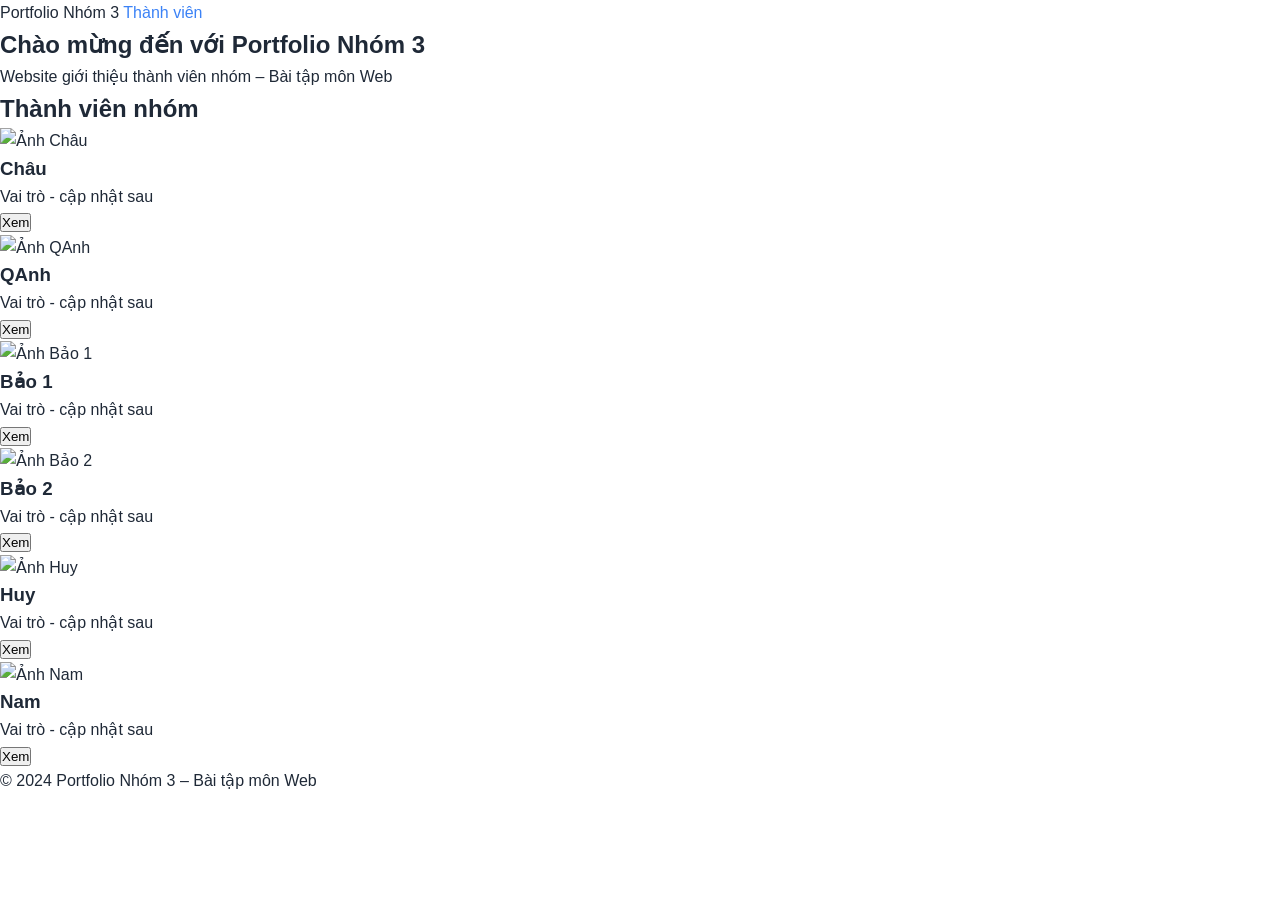
==== index.html @ be01720e "feat: setup project structure and template files for 6 members" ====
<!--
  index.html
  Mục đích: Trang chủ nhóm – hiển thị 6 thẻ thành viên + modal thông tin tóm tắt.
  AI ĐƯỢC SỬA – Chỉ người phụ trách khung sửa.
-->
<!DOCTYPE html>
<html lang="vi" data-theme="light">
<head>
  <meta charset="UTF-8">
  <meta name="viewport" content="width=device-width, initial-scale=1.0">
  <title>Portfolio Nhóm 3</title>
  <link rel="stylesheet" href="css/base.css">
  <link rel="stylesheet" href="css/home.css">
</head>
<body>

  <!-- ===== HEADER ===== -->
  <header class="site-header">
    <nav class="main-nav">
      <span class="logo">Portfolio Nhóm 3</span>
      <a href="#team">Thành viên</a>
    </nav>
  </header>

  <!-- ===== BANNER ===== -->
  <section class="banner">
    <h1>Chào mừng đến với Portfolio Nhóm 3</h1>
    <p>Website giới thiệu thành viên nhóm – Bài tập môn Web</p>
  </section>

  <!-- ===== TEAM GRID ===== -->
  <section id="team" class="team-section">
    <h2>Thành viên nhóm</h2>
    <div class="team-grid">

      <!-- Thẻ thành viên 1: Châu -->
      <div class="member-card">
        <img src="images/chau/avatar.jpg" alt="Ảnh Châu" class="member-avatar">
        <h3 class="member-name">Châu</h3>
        <p class="member-role">Vai trò - cập nhật sau</p>
        <button class="btn-view" data-id="chau">Xem</button>
      </div>

      <!-- Thẻ thành viên 2: QAnh -->
      <div class="member-card">
        <img src="images/qanh/avatar.jpg" alt="Ảnh QAnh" class="member-avatar">
        <h3 class="member-name">QAnh</h3>
        <p class="member-role">Vai trò - cập nhật sau</p>
        <button class="btn-view" data-id="qanh">Xem</button>
      </div>

      <!-- Thẻ thành viên 3: Bảo 1 -->
      <div class="member-card">
        <img src="images/bao1/avatar.jpg" alt="Ảnh Bảo 1" class="member-avatar">
        <h3 class="member-name">Bảo 1</h3>
        <p class="member-role">Vai trò - cập nhật sau</p>
        <button class="btn-view" data-id="bao1">Xem</button>
      </div>

      <!-- Thẻ thành viên 4: Bảo 2 -->
      <div class="member-card">
        <img src="images/bao2/avatar.jpg" alt="Ảnh Bảo 2" class="member-avatar">
        <h3 class="member-name">Bảo 2</h3>
        <p class="member-role">Vai trò - cập nhật sau</p>
        <button class="btn-view" data-id="bao2">Xem</button>
      </div>

      <!-- Thẻ thành viên 5: Huy -->
      <div class="member-card">
        <img src="images/huy/avatar.jpg" alt="Ảnh Huy" class="member-avatar">
        <h3 class="member-name">Huy</h3>
        <p class="member-role">Vai trò - cập nhật sau</p>
        <button class="btn-view" data-id="huy">Xem</button>
      </div>

      <!-- Thẻ thành viên 6: Nam -->
      <div class="member-card">
        <img src="images/nam/avatar.jpg" alt="Ảnh Nam" class="member-avatar">
        <h3 class="member-name">Nam</h3>
        <p class="member-role">Vai trò - cập nhật sau</p>
        <button class="btn-view" data-id="nam">Xem</button>
      </div>

    </div>
  </section>

  <!-- ===== MODAL (dùng chung cho 6 thành viên) ===== -->
  <div class="modal-overlay" id="modal-overlay" style="display:none;">
    <div class="modal-content">
      <button class="modal-close" id="modal-close">&times;</button>
      <img src="" alt="" class="modal-avatar" id="modal-avatar">
      <h3 class="modal-name" id="modal-name"></h3>
      <p class="modal-mssv" id="modal-mssv"></p>
      <p class="modal-role" id="modal-role"></p>
      <p class="modal-intro" id="modal-intro"></p>
      <div class="modal-skills" id="modal-skills">
        <!-- Danh sách kỹ năng sẽ được đổ bằng JS -->
      </div>
      <div class="modal-social" id="modal-social">
        <!-- Link social sẽ được đổ bằng JS -->
      </div>
      <a href="#" class="btn-portfolio" id="modal-link">Xem portfolio đầy đủ</a>
    </div>
  </div>

  <!-- ===== FOOTER ===== -->
  <footer class="site-footer">
    <p>&copy; 2024 Portfolio Nhóm 3 – Bài tập môn Web</p>
  </footer>

  <!-- ===== JS ===== -->
  <script src="js/data.js"></script>
  <script src="js/common.js"></script>
  <script src="js/home.js"></script>

</body>
</html>
---- css/base.css ----
/*
 * base.css
 * Mục đích: Khai báo biến CSS toàn cục, reset cơ bản, chế độ tối.
 * AI ĐƯỢC SỬA – Chỉ người phụ trách khung sửa.
 */

/* === Biến màu & font (sẽ chốt sau) === */
:root {
  --color-primary: #3b82f6;
  --color-primary-dark: #2563eb;
  --color-bg: #ffffff;
  --color-bg-secondary: #f3f4f6;
  --color-text: #1f2937;
  --color-text-secondary: #6b7280;
  --color-border: #e5e7eb;
  --color-success: #22c55e;
  --color-error: #ef4444;

  --font-family: "Segoe UI", Roboto, Arial, sans-serif; /* sẽ chốt sau */
  --font-size-base: 16px;
  --font-size-sm: 14px;
  --font-size-lg: 20px;
  --font-size-xl: 28px;

  --spacing-xs: 4px;
  --spacing-sm: 8px;
  --spacing-md: 16px;
  --spacing-lg: 24px;
  --spacing-xl: 32px;

  --border-radius: 8px;
  --border-radius-lg: 16px;
}

/* === Chế độ tối === */
[data-theme="dark"] {
  --color-primary: #60a5fa;
  --color-primary-dark: #3b82f6;
  --color-bg: #111827;
  --color-bg-secondary: #1f2937;
  --color-text: #f9fafb;
  --color-text-secondary: #9ca3af;
  --color-border: #374151;
}

/* === Reset cơ bản === */
*,
*::before,
*::after {
  box-sizing: border-box;
  margin: 0;
  padding: 0;
}

html {
  font-size: var(--font-size-base);
  scroll-behavior: smooth;
}

body {
  font-family: var(--font-family);
  color: var(--color-text);
  background-color: var(--color-bg);
  line-height: 1.6;
}

a {
  color: var(--color-primary);
  text-decoration: none;
}

img {
  max-width: 100%;
  height: auto;
  display: block;
}
---- css/home.css ----
/*
 * home.css
 * Mục đích: Style cho trang chủ – lưới 6 thẻ thành viên + modal thông tin.
 * AI ĐƯỢC SỬA – Chỉ người phụ trách khung sửa.
 */

/* TODO: Style cho .team-grid (lưới 6 thẻ) */
/* TODO: Style cho .member-card (ảnh, tên, vai trò, nút Xem) */
/* TODO: Style cho .modal-overlay, .modal-content (modal thông tin tóm tắt) */
/* TODO: Style cho nút đóng modal (.modal-close) */
/* TODO: Responsive cho màn hình nhỏ */
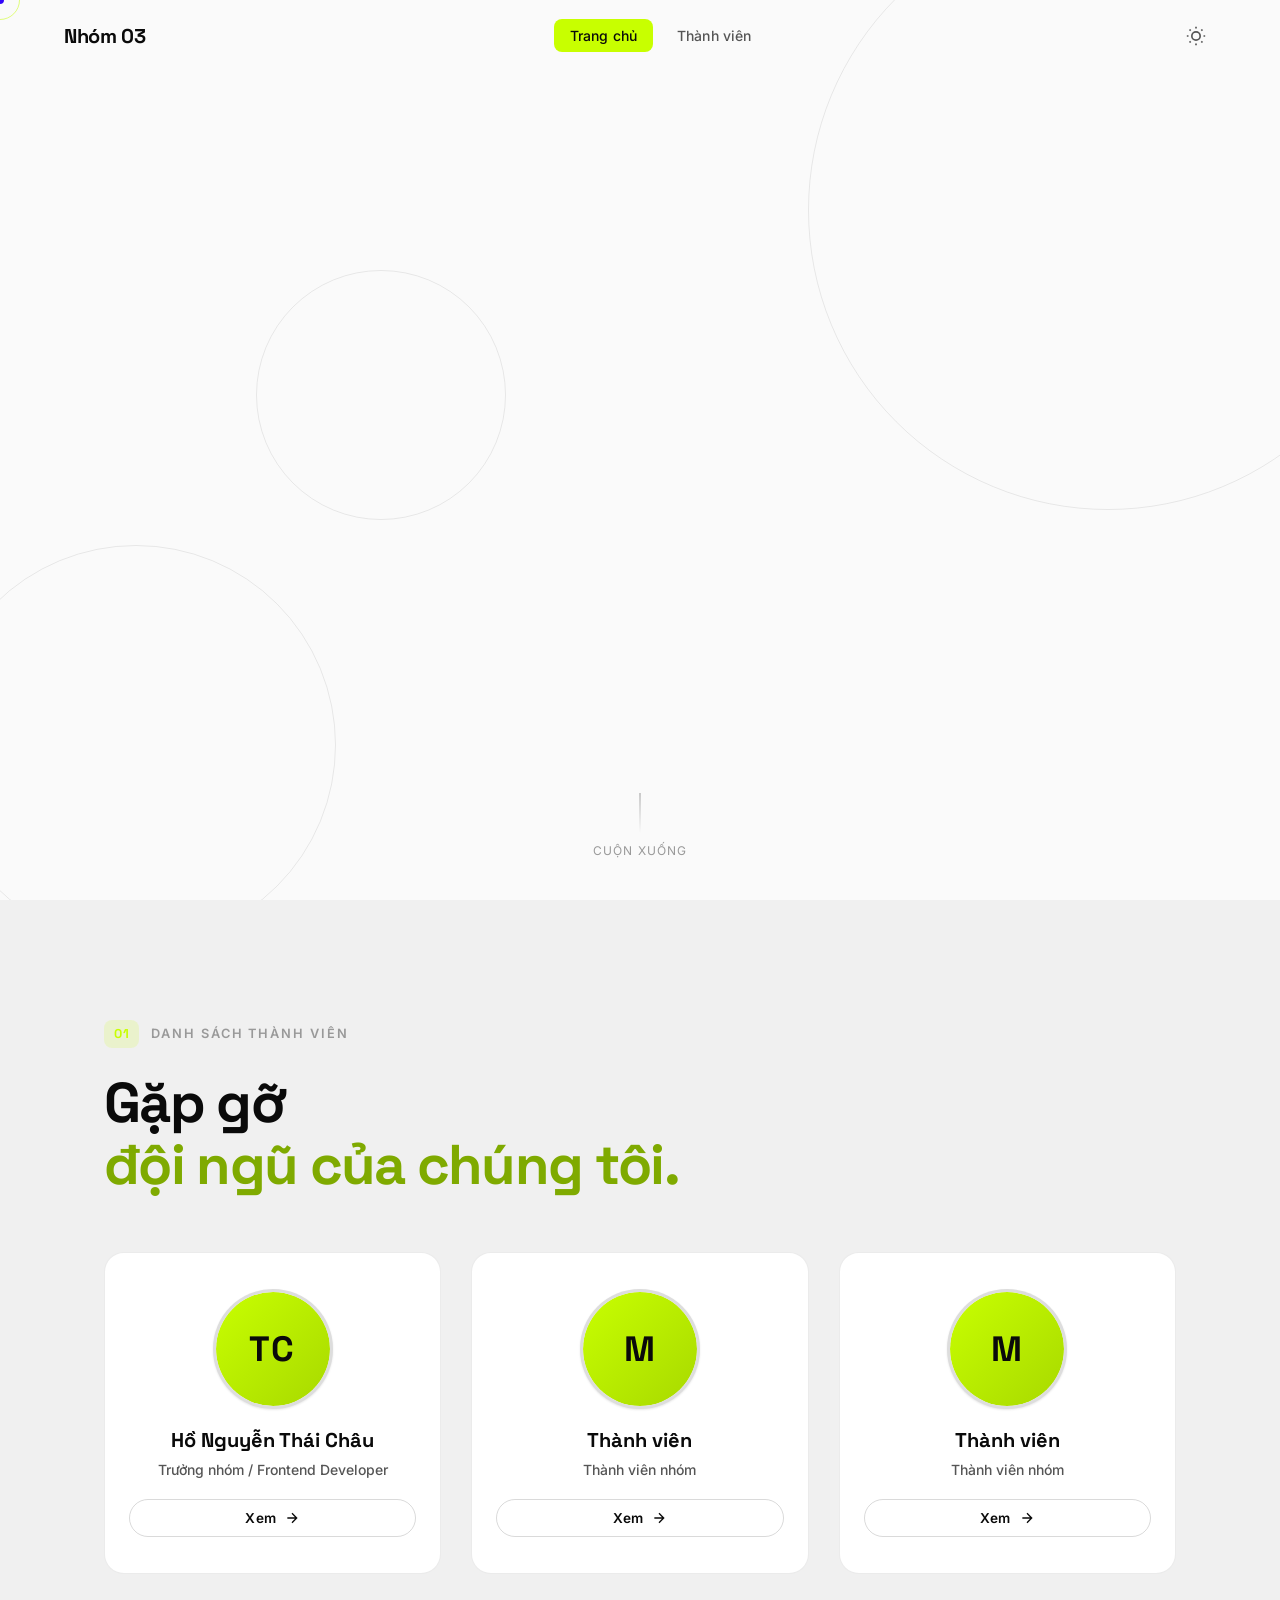
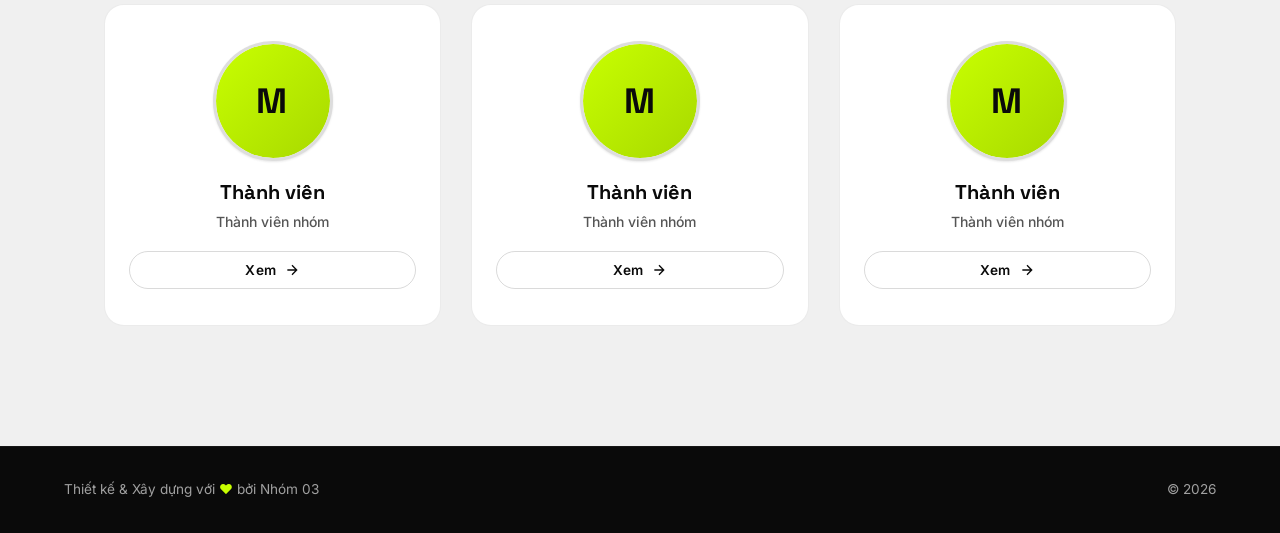
==== commit e57b4592: "Update code" ====
--- a/index.html
+++ b/index.html
@@ -1,114 +1,208 @@
-<!--
-  index.html
-  Mục đích: Trang chủ nhóm – hiển thị 6 thẻ thành viên + modal thông tin tóm tắt.
-  AI ĐƯỢC SỬA – Chỉ người phụ trách khung sửa.
--->
 <!DOCTYPE html>
-<html lang="vi" data-theme="light">
+<html lang="vi">
 <head>
-  <meta charset="UTF-8">
-  <meta name="viewport" content="width=device-width, initial-scale=1.0">
-  <title>Portfolio Nhóm 3</title>
-  <link rel="stylesheet" href="css/base.css">
-  <link rel="stylesheet" href="css/home.css">
+  <meta charset="UTF-8" />
+  <meta name="viewport" content="width=device-width, initial-scale=1.0" />
+  <meta name="description" content="Nhóm 03 — Portfolio 6 thành viên, giới thiệu hồ sơ cá nhân, vai trò và kỹ năng." />
+  
+  <title>Nhóm 03 — Portfolio 6 thành viên</title>
+
+  <!-- Google Fonts — Inter & Space Grotesk -->
+  <link rel="preconnect" href="https://fonts.googleapis.com" />
+  <link rel="preconnect" href="https://fonts.gstatic.com" crossorigin />
+  <link href="https://fonts.googleapis.com/css2?family=Inter:wght@300;400;500;600;700;800;900&family=Space+Grotesk:wght@400;500;600;700&display=swap" rel="stylesheet" />
+
+  <!-- Stylesheets theo cấu trúc nhóm -->
+  <link rel="stylesheet" href="css/base.css" />
+  <link rel="stylesheet" href="css/home.css" />
 </head>
 <body>
 
-  <!-- ===== HEADER ===== -->
-  <header class="site-header">
-    <nav class="main-nav">
-      <span class="logo">Portfolio Nhóm 3</span>
-      <a href="#team">Thành viên</a>
-    </nav>
-  </header>
-
-  <!-- ===== BANNER ===== -->
-  <section class="banner">
-    <h1>Chào mừng đến với Portfolio Nhóm 3</h1>
-    <p>Website giới thiệu thành viên nhóm – Bài tập môn Web</p>
+  <!-- ============================== -->
+  <!-- PRELOADER -->
+  <!-- ============================== -->
+  <div id="preloader">
+    <div class="preloader-text">
+      <span class="preloader-hello">XIN</span>
+      <span class="preloader-world">CHÀO</span>
+    </div>
+    <div class="preloader-bar">
+      <div class="preloader-bar-fill"></div>
+    </div>
+  </div>
+
+  <!-- ============================== -->
+  <!-- CUSTOM CURSOR (Desktop) -->
+  <!-- ============================== -->
+  <div class="cursor-dot" id="cursorDot"></div>
+  <div class="cursor-ring" id="cursorRing"></div>
+
+  <!-- ============================== -->
+  <!-- NAVIGATION BAR -->
+  <!-- ============================== -->
+  <nav class="navbar" id="navbar">
+    <div class="nav-container">
+      <!-- Logo / Tên nhóm -->
+      <a href="#hero" class="nav-logo" id="navLogo">
+        <span class="nav-logo-text">Nhóm 03</span>
+      </a>
+
+      <!-- Desktop Nav Links -->
+      <ul class="nav-links" id="navLinks">
+        <li><a href="#hero" class="nav-link active" data-section="hero">Trang chủ</a></li>
+        <li><a href="#members" class="nav-link" data-section="members">Thành viên</a></li>
+      </ul>
+
+      <!-- Theme Toggle -->
+      <button class="theme-toggle" id="themeToggle" aria-label="Chuyển chế độ sáng/tối">
+        <svg class="theme-icon sun" viewBox="0 0 24 24" fill="none" stroke="currentColor" stroke-width="2">
+          <circle cx="12" cy="12" r="5"/>
+          <path d="M12 1v2M12 21v2M4.22 4.22l1.42 1.42M18.36 18.36l1.42 1.42M1 12h2M21 12h2M4.22 19.78l1.42-1.42M18.36 5.64l1.42-1.42"/>
+        </svg>
+        <svg class="theme-icon moon" viewBox="0 0 24 24" fill="none" stroke="currentColor" stroke-width="2">
+          <path d="M21 12.79A9 9 0 1 1 11.21 3 7 7 0 0 0 21 12.79z"/>
+        </svg>
+      </button>
+
+      <!-- Mobile Hamburger -->
+      <button class="hamburger" id="hamburger" aria-label="Mở menu điều hướng">
+        <span class="hamburger-line"></span>
+        <span class="hamburger-line"></span>
+        <span class="hamburger-line"></span>
+      </button>
+    </div>
+  </nav>
+
+  <!-- Mobile Menu Overlay -->
+  <div class="mobile-menu" id="mobileMenu">
+    <ul class="mobile-nav-links" id="mobileNavLinks"></ul>
+  </div>
+
+  <!-- ============================== -->
+  <!-- HERO BANNER -->
+  <!-- ============================== -->
+  <section class="hero" id="hero">
+    <div class="hero-bg-shapes">
+      <div class="hero-shape shape-1"></div>
+      <div class="hero-shape shape-2"></div>
+      <div class="hero-shape shape-3"></div>
+    </div>
+    <div class="hero-content">
+      <p class="hero-greeting reveal-text">
+        <span class="hero-wave">👋</span> <span id="heroGreeting">Chào mừng bạn đến với</span>
+      </p>
+      <h1 class="hero-name reveal-text" id="heroTitle">Nhóm 03</h1>
+      <p class="hero-tagline reveal-text" id="heroTagline">Portfolio 6 thành viên — Khám phá hồ sơ cá nhân, vai trò & kỹ năng</p>
+      <div class="hero-cta reveal-text">
+        <a href="#members" class="btn btn-primary" id="heroBtn">
+          <span>Xem thành viên</span>
+          <svg width="20" height="20" viewBox="0 0 24 24" fill="none" stroke="currentColor" stroke-width="2">
+            <path d="M7 17L17 7M17 7H7M17 7v10"/>
+          </svg>
+        </a>
+      </div>
+    </div>
+    <div class="hero-scroll-indicator">
+      <div class="scroll-line"></div>
+      <span>Cuộn xuống</span>
+    </div>
   </section>
 
-  <!-- ===== TEAM GRID ===== -->
-  <section id="team" class="team-section">
-    <h2>Thành viên nhóm</h2>
-    <div class="team-grid">
-
-      <!-- Thẻ thành viên 1: Châu -->
-      <div class="member-card">
-        <img src="images/chau/avatar.jpg" alt="Ảnh Châu" class="member-avatar">
-        <h3 class="member-name">Châu</h3>
-        <p class="member-role">Vai trò - cập nhật sau</p>
-        <button class="btn-view" data-id="chau">Xem</button>
+  <!-- ============================== -->
+  <!-- SECTION THÀNH VIÊN -->
+  <!-- ============================== -->
+  <section class="section members-section" id="members">
+    <div class="section-container">
+      <div class="section-label reveal-up">
+        <span class="section-number">01</span>
+        <span class="section-title-small">DANH SÁCH THÀNH VIÊN</span>
       </div>
-
-      <!-- Thẻ thành viên 2: QAnh -->
-      <div class="member-card">
-        <img src="images/qanh/avatar.jpg" alt="Ảnh QAnh" class="member-avatar">
-        <h3 class="member-name">QAnh</h3>
-        <p class="member-role">Vai trò - cập nhật sau</p>
-        <button class="btn-view" data-id="qanh">Xem</button>
+      <h2 class="section-heading reveal-up">
+        Gặp gỡ<br/><span class="accent-text">đội ngũ của chúng tôi.</span>
+      </h2>
+      <!-- 6 thẻ được render động bởi home.js từ data.js -->
+      <div class="members-grid reveal-stagger" id="membersGrid"></div>
+    </div>
+  </section>
+
+  <!-- ============================== -->
+  <!-- MODAL DÙNG CHUNG CHI TIẾT THÀNH VIÊN -->
+  <!-- ============================== -->
+  <div class="modal-overlay" id="memberModal" aria-hidden="true" role="dialog" aria-modal="true" aria-labelledby="modalMemberName">
+    <div class="modal-backdrop" id="modalBackdrop"></div>
+    <div class="modal-container">
+      <!-- Nút đóng (X) góc trên bên phải -->
+      <button class="modal-close-btn" id="modalCloseBtn" aria-label="Đóng cửa sổ">
+        <svg width="20" height="20" viewBox="0 0 24 24" fill="none" stroke="currentColor" stroke-width="2">
+          <line x1="18" y1="6" x2="6" y2="18"></line>
+          <line x1="6" y1="6" x2="18" y2="18"></line>
+        </svg>
+      </button>
+
+      <!-- Nội dung modal -->
+      <div class="modal-content-scroll">
+        <!-- Thông tin đầu thẻ modal -->
+        <div class="modal-profile-header">
+          <div class="modal-avatar-wrapper">
+            <img class="modal-avatar-img" id="modalAvatarImg" src="" alt="" />
+            <div class="avatar-placeholder modal-placeholder" id="modalAvatarPlaceholder"></div>
+          </div>
+          <div class="modal-profile-meta">
+            <h3 class="modal-member-name" id="modalMemberName"></h3>
+            <div class="modal-badge-group">
+              <span class="modal-member-role" id="modalMemberRole"></span>
+              <span class="modal-member-mssv" id="modalMemberMssv"></span>
+            </div>
+          </div>
+        </div>
+
+        <!-- Giới thiệu ngắn -->
+        <div class="modal-block">
+          <h4 class="modal-block-title">Giới thiệu</h4>
+          <p class="modal-member-intro" id="modalMemberIntro"></p>
+        </div>
+
+        <!-- Kỹ năng (dạng thẻ nhỏ) -->
+        <div class="modal-block">
+          <h4 class="modal-block-title">Kỹ năng</h4>
+          <div class="modal-skills-list" id="modalMemberSkills"></div>
+        </div>
+
+        <!-- Liên kết mạng xã hội -->
+        <div class="modal-block">
+          <h4 class="modal-block-title">Liên hệ & Mạng xã hội</h4>
+          <div class="modal-socials-list" id="modalMemberSocials"></div>
+        </div>
+
+        <!-- Nút dẫn tới portfolio đầy đủ -->
+        <div class="modal-action-footer">
+          <a href="#" class="btn btn-primary modal-full-btn" id="modalFullLink">
+            <span>Xem portfolio đầy đủ</span>
+            <svg width="20" height="20" viewBox="0 0 24 24" fill="none" stroke="currentColor" stroke-width="2">
+              <path d="M7 17L17 7M17 7H7M17 7v10"/>
+            </svg>
+          </a>
+        </div>
       </div>
-
-      <!-- Thẻ thành viên 3: Bảo 1 -->
-      <div class="member-card">
-        <img src="images/bao1/avatar.jpg" alt="Ảnh Bảo 1" class="member-avatar">
-        <h3 class="member-name">Bảo 1</h3>
-        <p class="member-role">Vai trò - cập nhật sau</p>
-        <button class="btn-view" data-id="bao1">Xem</button>
-      </div>
-
-      <!-- Thẻ thành viên 4: Bảo 2 -->
-      <div class="member-card">
-        <img src="images/bao2/avatar.jpg" alt="Ảnh Bảo 2" class="member-avatar">
-        <h3 class="member-name">Bảo 2</h3>
-        <p class="member-role">Vai trò - cập nhật sau</p>
-        <button class="btn-view" data-id="bao2">Xem</button>
-      </div>
-
-      <!-- Thẻ thành viên 5: Huy -->
-      <div class="member-card">
-        <img src="images/huy/avatar.jpg" alt="Ảnh Huy" class="member-avatar">
-        <h3 class="member-name">Huy</h3>
-        <p class="member-role">Vai trò - cập nhật sau</p>
-        <button class="btn-view" data-id="huy">Xem</button>
-      </div>
-
-      <!-- Thẻ thành viên 6: Nam -->
-      <div class="member-card">
-        <img src="images/nam/avatar.jpg" alt="Ảnh Nam" class="member-avatar">
-        <h3 class="member-name">Nam</h3>
-        <p class="member-role">Vai trò - cập nhật sau</p>
-        <button class="btn-view" data-id="nam">Xem</button>
-      </div>
-
-    </div>
-  </section>
-
-  <!-- ===== MODAL (dùng chung cho 6 thành viên) ===== -->
-  <div class="modal-overlay" id="modal-overlay" style="display:none;">
-    <div class="modal-content">
-      <button class="modal-close" id="modal-close">&times;</button>
-      <img src="" alt="" class="modal-avatar" id="modal-avatar">
-      <h3 class="modal-name" id="modal-name"></h3>
-      <p class="modal-mssv" id="modal-mssv"></p>
-      <p class="modal-role" id="modal-role"></p>
-      <p class="modal-intro" id="modal-intro"></p>
-      <div class="modal-skills" id="modal-skills">
-        <!-- Danh sách kỹ năng sẽ được đổ bằng JS -->
-      </div>
-      <div class="modal-social" id="modal-social">
-        <!-- Link social sẽ được đổ bằng JS -->
-      </div>
-      <a href="#" class="btn-portfolio" id="modal-link">Xem portfolio đầy đủ</a>
     </div>
   </div>
 
-  <!-- ===== FOOTER ===== -->
-  <footer class="site-footer">
-    <p>&copy; 2024 Portfolio Nhóm 3 – Bài tập môn Web</p>
+  <!-- ============================== -->
+  <!-- FOOTER -->
+  <!-- ============================== -->
+  <footer class="footer">
+    <div class="footer-container">
+      <p class="footer-text">
+        Thiết kế &amp; Xây dựng với <span class="footer-heart">♥</span> bởi <span id="footerName">Nhóm 03</span>
+      </p>
+      <p class="footer-year" id="footerYear"></p>
+    </div>
   </footer>
 
-  <!-- ===== JS ===== -->
+  <!-- ============================== -->
+  <!-- SCRIPTS -->
+  <!-- ============================== -->
+  <!-- data.js tải trước, sau đó là common.js và home.js -->
   <script src="js/data.js"></script>
   <script src="js/common.js"></script>
   <script src="js/home.js"></script>
--- a/css/base.css
+++ b/css/base.css
@@ -1,76 +1,371 @@
-/*
- * base.css
- * Mục đích: Khai báo biến CSS toàn cục, reset cơ bản, chế độ tối.
- * AI ĐƯỢC SỬA – Chỉ người phụ trách khung sửa.
- */
-
-/* === Biến màu & font (sẽ chốt sau) === */
+/* ============================================================
+   ðŸŽ¨ BASE STYLESHEET â€” PORTFOLIO NHÃ“M 03
+   ============================================================
+   Má»¥c Ä‘Ã­ch: Biáº¿n CSS toÃ n cá»¥c, reset cÆ¡ báº£n, dark mode,
+   preloader, custom cursor, typography & hiá»‡u á»©ng dÃ¹ng chung.
+   AI ÄÆ¯á»¢C Sá»¬A â€“ Chá»‰ ngÆ°á»i phá»¥ trÃ¡ch khung sá»­a.
+   ============================================================ */
+
+/* ============================================================
+   BIáº¾N CSS (CSS VARIABLES) â€” KÃ½ hiá»‡u thiáº¿t káº¿
+   ============================================================ */
 :root {
-  --color-primary: #3b82f6;
-  --color-primary-dark: #2563eb;
-  --color-bg: #ffffff;
-  --color-bg-secondary: #f3f4f6;
-  --color-text: #1f2937;
-  --color-text-secondary: #6b7280;
-  --color-border: #e5e7eb;
-  --color-success: #22c55e;
-  --color-error: #ef4444;
-
-  --font-family: "Segoe UI", Roboto, Arial, sans-serif; /* sẽ chốt sau */
-  --font-size-base: 16px;
-  --font-size-sm: 14px;
-  --font-size-lg: 20px;
-  --font-size-xl: 28px;
-
-  --spacing-xs: 4px;
-  --spacing-sm: 8px;
-  --spacing-md: 16px;
-  --spacing-lg: 24px;
-  --spacing-xl: 32px;
-
-  --border-radius: 8px;
-  --border-radius-lg: 16px;
-}
-
-/* === Chế độ tối === */
+  /* MÃ u sáº¯c (Colors) â€” Giao diá»‡n SÃ¡ng (Light Theme) */
+  --bg-primary: #fafafa;
+  --bg-secondary: #f0f0f0;
+  --bg-card: #ffffff;
+  --bg-dark-section: #0a0a0a;
+  --text-primary: #0a0a0a;
+  --text-secondary: #555555;
+  --text-muted: #999999;
+  --text-on-dark: #fafafa;
+  --border-color: rgba(10, 10, 10, 0.08);
+  --border-hover: rgba(10, 10, 10, 0.15);
+
+  /* Accent â€” Cáº­p nháº­t Ä‘á»™ng tá»« data.js */
+  --accent: #c8ff00;
+  --accent-dark: #a8d900;
+  --accent-glow: rgba(200, 255, 0, 0.15);
+  --accent-text: #0a0a0a;
+
+  /* Kiá»ƒu chá»¯ (Typography) */
+  --font-primary: "Inter", -apple-system, BlinkMacSystemFont, "Segoe UI", sans-serif;
+  --font-display: "Space Grotesk", "Inter", sans-serif;
+
+  /* Khoáº£ng cÃ¡ch (Spacing) */
+  --section-padding: 120px 0;
+  --container-width: 1200px;
+  --container-padding: 0 clamp(20px, 5vw, 80px);
+
+  /* Hiá»‡u á»©ng chuyá»ƒn cáº£nh (Transitions) */
+  --ease-out-expo: cubic-bezier(0.16, 1, 0.3, 1);
+  --ease-out-quart: cubic-bezier(0.25, 1, 0.5, 1);
+  --transition-fast: 0.2s var(--ease-out-quart);
+  --transition-medium: 0.4s var(--ease-out-expo);
+  --transition-slow: 0.8s var(--ease-out-expo);
+
+  /* Bo gÃ³c (Border Radius) */
+  --radius-sm: 8px;
+  --radius-md: 12px;
+  --radius-lg: 20px;
+  --radius-xl: 28px;
+
+  /* Äá»• bÃ³ng (Shadows) */
+  --shadow-sm: 0 1px 3px rgba(0, 0, 0, 0.04), 0 1px 2px rgba(0, 0, 0, 0.06);
+  --shadow-md: 0 4px 16px rgba(0, 0, 0, 0.06), 0 1px 4px rgba(0, 0, 0, 0.04);
+  --shadow-lg: 0 12px 40px rgba(0, 0, 0, 0.08), 0 4px 12px rgba(0, 0, 0, 0.04);
+  --shadow-xl: 0 20px 60px rgba(0, 0, 0, 0.1), 0 8px 20px rgba(0, 0, 0, 0.06);
+}
+
+/* Giao diá»‡n Tá»‘i (Dark Theme) */
 [data-theme="dark"] {
-  --color-primary: #60a5fa;
-  --color-primary-dark: #3b82f6;
-  --color-bg: #111827;
-  --color-bg-secondary: #1f2937;
-  --color-text: #f9fafb;
-  --color-text-secondary: #9ca3af;
-  --color-border: #374151;
-}
-
-/* === Reset cơ bản === */
-*,
-*::before,
-*::after {
-  box-sizing: border-box;
+  --bg-primary: #0a0a0a;
+  --bg-secondary: #141414;
+  --bg-card: #1a1a1a;
+  --bg-dark-section: #000000;
+  --text-primary: #f0f0f0;
+  --text-secondary: #a0a0a0;
+  --text-muted: #666666;
+  --text-on-dark: #f0f0f0;
+  --border-color: rgba(255, 255, 255, 0.08);
+  --border-hover: rgba(255, 255, 255, 0.15);
+  --accent-text: #0a0a0a;
+  --shadow-sm: 0 1px 3px rgba(0, 0, 0, 0.2);
+  --shadow-md: 0 4px 16px rgba(0, 0, 0, 0.3);
+  --shadow-lg: 0 12px 40px rgba(0, 0, 0, 0.4);
+  --shadow-xl: 0 20px 60px rgba(0, 0, 0, 0.5);
+}
+
+/* ============================================================
+   RESET VÃ€ STYLE CÆ  Báº¢N (RESET & BASE STYLES)
+   ============================================================ */
+*, *::before, *::after {
   margin: 0;
   padding: 0;
+  box-sizing: border-box;
 }
 
 html {
-  font-size: var(--font-size-base);
   scroll-behavior: smooth;
+  font-size: 16px;
+  -webkit-font-smoothing: antialiased;
+  -moz-osx-font-smoothing: grayscale;
 }
 
 body {
-  font-family: var(--font-family);
-  color: var(--color-text);
-  background-color: var(--color-bg);
+  font-family: var(--font-primary);
+  background-color: var(--bg-primary);
+  color: var(--text-primary);
   line-height: 1.6;
+  overflow-x: hidden;
+  transition: background-color 0.5s var(--ease-out-expo),
+              color 0.5s var(--ease-out-expo);
+}
+
+body.modal-open {
+  overflow: hidden;
 }
 
 a {
-  color: var(--color-primary);
   text-decoration: none;
+  color: inherit;
+  transition: color var(--transition-fast);
+}
+
+ul {
+  list-style: none;
 }
 
 img {
   max-width: 100%;
-  height: auto;
   display: block;
 }
+
+button {
+  border: none;
+  background: none;
+  cursor: pointer;
+  font-family: inherit;
+}
+
+/* ============================================================
+   CÃC NÃšT Báº¤M (BUTTONS)
+   ============================================================ */
+.btn {
+  display: inline-flex;
+  align-items: center;
+  gap: 8px;
+  padding: 14px 28px;
+  font-size: 0.9rem;
+  font-weight: 600;
+  border-radius: var(--radius-xl);
+  transition: all var(--transition-medium);
+  cursor: pointer;
+  letter-spacing: 0.01em;
+}
+
+.btn-primary {
+  background: var(--accent);
+  color: var(--accent-text);
+  box-shadow: 0 4px 20px var(--accent-glow);
+}
+
+.btn-primary:hover {
+  background: var(--accent-dark);
+  transform: translateY(-2px);
+  box-shadow: 0 8px 30px var(--accent-glow);
+}
+
+.btn-primary svg {
+  transition: transform var(--transition-fast);
+}
+
+.btn-primary:hover svg {
+  transform: translate(3px, -3px);
+}
+
+.btn-outline {
+  border: 1.5px solid var(--border-hover);
+  color: var(--text-primary);
+  background: transparent;
+}
+
+.btn-outline:hover {
+  border-color: var(--accent);
+  color: var(--accent);
+  background: var(--accent-glow);
+  transform: translateY(-2px);
+}
+
+/* ============================================================
+   MÃ€N HÃŒNH Táº¢I (PRELOADER)
+   ============================================================ */
+#preloader {
+  position: fixed;
+  top: 0;
+  left: 0;
+  width: 100%;
+  height: 100%;
+  background: var(--accent);
+  z-index: 10000;
+  display: flex;
+  flex-direction: column;
+  align-items: center;
+  justify-content: center;
+  gap: 30px;
+  transition: transform 0.8s var(--ease-out-expo);
+}
+
+#preloader.done {
+  transform: translateY(-100%);
+  pointer-events: none;
+}
+
+.preloader-text {
+  display: flex;
+  flex-direction: column;
+  align-items: center;
+  gap: 2px;
+}
+
+.preloader-hello,
+.preloader-world {
+  font-family: var(--font-display);
+  font-size: clamp(2rem, 6vw, 4rem);
+  font-weight: 800;
+  color: #0a0a0a;
+  letter-spacing: -0.02em;
+  line-height: 1;
+}
+
+.preloader-world {
+  opacity: 0.4;
+}
+
+.preloader-bar {
+  width: 200px;
+  height: 3px;
+  background: rgba(0, 0, 0, 0.15);
+  border-radius: 10px;
+  overflow: hidden;
+}
+
+.preloader-bar-fill {
+  height: 100%;
+  width: 0%;
+  background: #0a0a0a;
+  border-radius: 10px;
+  animation: preloaderFill 1.3s var(--ease-out-expo) forwards;
+}
+
+@keyframes preloaderFill {
+  to { width: 100%; }
+}
+
+/* ============================================================
+   CON TRá»Ž CHUá»˜T TÃ™Y CHá»ˆNH (CUSTOM CURSOR - chá»‰ desktop)
+   ============================================================ */
+.cursor-dot {
+  position: fixed;
+  top: 0;
+  left: 0;
+  width: 8px;
+  height: 8px;
+  background: var(--accent);
+  border-radius: 50%;
+  pointer-events: none;
+  z-index: 9999;
+  transform: translate(-50%, -50%);
+  transition: width 0.3s, height 0.3s, background 0.3s;
+  mix-blend-mode: difference;
+}
+
+.cursor-ring {
+  position: fixed;
+  top: 0;
+  left: 0;
+  width: 40px;
+  height: 40px;
+  border: 1.5px solid var(--accent);
+  border-radius: 50%;
+  pointer-events: none;
+  z-index: 9998;
+  transform: translate(-50%, -50%);
+  transition: width 0.3s, height 0.3s, border-color 0.3s, opacity 0.3s;
+  opacity: 0.5;
+}
+
+.cursor-dot.hovering {
+  width: 48px;
+  height: 48px;
+  background: var(--accent-glow);
+  mix-blend-mode: normal;
+}
+
+.cursor-ring.hovering {
+  width: 48px;
+  height: 48px;
+  opacity: 0;
+}
+
+@media (hover: none) {
+  .cursor-dot, .cursor-ring {
+    display: none !important;
+  }
+}
+
+/* ============================================================
+   REVEAL ANIMATIONS (Intersection Observer)
+   ============================================================ */
+.reveal-up {
+  opacity: 0;
+  transform: translateY(60px);
+  transition: opacity 0.8s var(--ease-out-expo),
+              transform 0.8s var(--ease-out-expo);
+}
+
+.reveal-up.visible {
+  opacity: 1;
+  transform: translateY(0);
+}
+
+.reveal-stagger > * {
+  opacity: 0;
+  transform: translateY(40px);
+  transition: opacity 0.6s var(--ease-out-expo),
+              transform 0.6s var(--ease-out-expo);
+}
+
+.reveal-stagger.visible > *:nth-child(1) { transition-delay: 0s; }
+.reveal-stagger.visible > *:nth-child(2) { transition-delay: 0.08s; }
+.reveal-stagger.visible > *:nth-child(3) { transition-delay: 0.16s; }
+.reveal-stagger.visible > *:nth-child(4) { transition-delay: 0.24s; }
+.reveal-stagger.visible > *:nth-child(5) { transition-delay: 0.32s; }
+.reveal-stagger.visible > *:nth-child(6) { transition-delay: 0.4s; }
+
+.reveal-stagger.visible > * {
+  opacity: 1;
+  transform: translateY(0);
+}
+
+.reveal-text {
+  opacity: 0;
+  transform: translateY(30px);
+  transition: opacity 0.8s var(--ease-out-expo),
+              transform 0.8s var(--ease-out-expo);
+}
+
+.reveal-text.visible {
+  opacity: 1;
+  transform: translateY(0);
+}
+
+/* ============================================================
+   UTILITY: Selection & Scrollbar
+   ============================================================ */
+::selection {
+  background: var(--accent);
+  color: var(--accent-text);
+}
+
+::-moz-selection {
+  background: var(--accent);
+  color: var(--accent-text);
+}
+
+::-webkit-scrollbar {
+  width: 8px;
+}
+
+::-webkit-scrollbar-track {
+  background: var(--bg-primary);
+}
+
+::-webkit-scrollbar-thumb {
+  background: var(--border-hover);
+  border-radius: 4px;
+}
+
+::-webkit-scrollbar-thumb:hover {
+  background: var(--text-muted);
+}
--- a/css/home.css
+++ b/css/home.css
@@ -1,11 +1,991 @@
-/*
- * home.css
- * Mục đích: Style cho trang chủ – lưới 6 thẻ thành viên + modal thông tin.
- * AI ĐƯỢC SỬA – Chỉ người phụ trách khung sửa.
- */
-
-/* TODO: Style cho .team-grid (lưới 6 thẻ) */
-/* TODO: Style cho .member-card (ảnh, tên, vai trò, nút Xem) */
-/* TODO: Style cho .modal-overlay, .modal-content (modal thông tin tóm tắt) */
-/* TODO: Style cho nút đóng modal (.modal-close) */
-/* TODO: Responsive cho màn hình nhỏ */
+/* ============================================================
+   ðŸŽ¨ HOME PAGE STYLESHEET â€” PORTFOLIO NHÃ“M 03
+   ============================================================
+   Má»¥c Ä‘Ã­ch: Style riÃªng cho trang chá»§ â€” Navbar, Hero Banner,
+   LÆ°á»›i 6 tháº» thÃ nh viÃªn, Modal chi tiáº¿t, Footer & Responsive.
+   AI ÄÆ¯á»¢C Sá»¬A â€“ Chá»‰ ngÆ°á»i phá»¥ trÃ¡ch khung sá»­a.
+   ============================================================ */
+
+/* ============================================================
+   THANH ÄIá»€U HÆ¯á»šNG (NAVIGATION BAR)
+   ============================================================ */
+.navbar {
+  position: fixed;
+  top: 0;
+  left: 0;
+  right: 0;
+  z-index: 1000;
+  padding: 0 clamp(20px, 5vw, 80px);
+  transition: all var(--transition-medium);
+}
+
+.navbar.scrolled {
+  background: rgba(250, 250, 250, 0.85);
+  backdrop-filter: blur(20px);
+  -webkit-backdrop-filter: blur(20px);
+  border-bottom: 1px solid var(--border-color);
+}
+
+[data-theme="dark"] .navbar.scrolled {
+  background: rgba(10, 10, 10, 0.85);
+}
+
+.nav-container {
+  max-width: var(--container-width);
+  margin: 0 auto;
+  display: flex;
+  align-items: center;
+  justify-content: space-between;
+  height: 72px;
+}
+
+.nav-logo {
+  display: flex;
+  align-items: center;
+  gap: 8px;
+}
+
+.nav-logo-text {
+  font-family: var(--font-display);
+  font-size: 1.25rem;
+  font-weight: 700;
+  letter-spacing: -0.02em;
+}
+
+.nav-links {
+  display: flex;
+  align-items: center;
+  gap: 8px;
+}
+
+.nav-link {
+  position: relative;
+  padding: 8px 16px;
+  font-size: 0.875rem;
+  font-weight: 500;
+  color: var(--text-secondary);
+  letter-spacing: 0.01em;
+  border-radius: var(--radius-sm);
+  transition: all var(--transition-fast);
+}
+
+.nav-link:hover {
+  color: var(--text-primary);
+  background: var(--bg-secondary);
+}
+
+.nav-link.active {
+  color: var(--accent-text);
+  background: var(--accent);
+}
+
+/* NÃºt chuyá»ƒn giao diá»‡n (Theme Toggle) */
+.theme-toggle {
+  position: relative;
+  width: 40px;
+  height: 40px;
+  display: flex;
+  align-items: center;
+  justify-content: center;
+  border-radius: 50%;
+  color: var(--text-secondary);
+  transition: all var(--transition-fast);
+}
+
+.theme-toggle:hover {
+  background: var(--bg-secondary);
+  color: var(--text-primary);
+}
+
+.theme-icon {
+  width: 20px;
+  height: 20px;
+  position: absolute;
+  transition: all var(--transition-medium);
+}
+
+.theme-icon.sun {
+  opacity: 1;
+  transform: rotate(0deg) scale(1);
+}
+
+.theme-icon.moon {
+  opacity: 0;
+  transform: rotate(-90deg) scale(0.5);
+}
+
+[data-theme="dark"] .theme-icon.sun {
+  opacity: 0;
+  transform: rotate(90deg) scale(0.5);
+}
+
+[data-theme="dark"] .theme-icon.moon {
+  opacity: 1;
+  transform: rotate(0deg) scale(1);
+}
+
+/* NÃºt Hamburger (Mobile Menu) */
+.hamburger {
+  display: none;
+  flex-direction: column;
+  gap: 6px;
+  padding: 8px;
+  z-index: 1002;
+}
+
+.hamburger-line {
+  width: 24px;
+  height: 2px;
+  background: var(--text-primary);
+  border-radius: 2px;
+  transition: all var(--transition-medium);
+  transform-origin: center;
+}
+
+.hamburger.active .hamburger-line:nth-child(1) {
+  transform: translateY(8px) rotate(45deg);
+}
+
+.hamburger.active .hamburger-line:nth-child(2) {
+  opacity: 0;
+  transform: scaleX(0);
+}
+
+.hamburger.active .hamburger-line:nth-child(3) {
+  transform: translateY(-8px) rotate(-45deg);
+}
+
+/* Lá»›p phá»§ menu thiáº¿t bá»‹ di Ä‘á»™ng */
+.mobile-menu {
+  position: fixed;
+  top: 0;
+  left: 0;
+  width: 100%;
+  height: 100%;
+  background: var(--bg-primary);
+  z-index: 1001;
+  display: flex;
+  align-items: center;
+  justify-content: center;
+  opacity: 0;
+  pointer-events: none;
+  transition: opacity var(--transition-medium);
+}
+
+.mobile-menu.active {
+  opacity: 1;
+  pointer-events: all;
+}
+
+.mobile-nav-links {
+  display: flex;
+  flex-direction: column;
+  align-items: center;
+  gap: 16px;
+}
+
+.mobile-nav-links a {
+  font-family: var(--font-display);
+  font-size: clamp(1.5rem, 5vw, 2.5rem);
+  font-weight: 700;
+  color: var(--text-primary);
+  padding: 8px 24px;
+  border-radius: var(--radius-md);
+  transition: all var(--transition-medium);
+  transform: translateY(30px);
+  opacity: 0;
+}
+
+.mobile-menu.active .mobile-nav-links a {
+  transform: translateY(0);
+  opacity: 1;
+}
+
+.mobile-nav-links a:hover {
+  color: var(--accent-text);
+  background: var(--accent);
+}
+
+/* ============================================================
+   PHáº¦N BANNER CHÃNH (HERO BANNER)
+   ============================================================ */
+.hero {
+  position: relative;
+  min-height: 100vh;
+  display: flex;
+  align-items: center;
+  justify-content: center;
+  overflow: hidden;
+  padding: 120px clamp(20px, 5vw, 80px) 80px;
+}
+
+.hero-bg-shapes {
+  position: absolute;
+  inset: 0;
+  pointer-events: none;
+  overflow: hidden;
+}
+
+.hero-shape {
+  position: absolute;
+  border-radius: 50%;
+  border: 1px solid var(--border-color);
+  animation: floatShape 20s infinite ease-in-out;
+}
+
+.shape-1 {
+  width: 600px;
+  height: 600px;
+  top: -10%;
+  right: -10%;
+  animation-duration: 25s;
+}
+
+.shape-2 {
+  width: 400px;
+  height: 400px;
+  bottom: -5%;
+  left: -5%;
+  animation-duration: 20s;
+  animation-delay: -5s;
+}
+
+.shape-3 {
+  width: 250px;
+  height: 250px;
+  top: 30%;
+  left: 20%;
+  animation-duration: 15s;
+  animation-delay: -10s;
+}
+
+@keyframes floatShape {
+  0%, 100% { transform: translate(0, 0) rotate(0deg); }
+  25% { transform: translate(30px, -30px) rotate(5deg); }
+  50% { transform: translate(-20px, 20px) rotate(-3deg); }
+  75% { transform: translate(15px, 10px) rotate(2deg); }
+}
+
+.hero-content {
+  position: relative;
+  text-align: center;
+  max-width: 850px;
+  z-index: 1;
+}
+
+.hero-greeting {
+  font-size: clamp(1rem, 2vw, 1.25rem);
+  font-weight: 500;
+  color: var(--text-secondary);
+  margin-bottom: 12px;
+  display: flex;
+  align-items: center;
+  justify-content: center;
+  gap: 8px;
+}
+
+.hero-wave {
+  display: inline-block;
+  animation: wave 2.5s infinite;
+  transform-origin: 70% 70%;
+}
+
+@keyframes wave {
+  0%, 60%, 100% { transform: rotate(0deg); }
+  10% { transform: rotate(14deg); }
+  20% { transform: rotate(-8deg); }
+  30% { transform: rotate(14deg); }
+  40% { transform: rotate(-4deg); }
+  50% { transform: rotate(10deg); }
+}
+
+.hero-name {
+  font-family: var(--font-display);
+  font-size: clamp(3rem, 9vw, 6.5rem);
+  font-weight: 800;
+  letter-spacing: -0.04em;
+  line-height: 1;
+  margin-bottom: 20px;
+  background: linear-gradient(135deg, var(--text-primary) 40%, var(--accent));
+  -webkit-background-clip: text;
+  -webkit-text-fill-color: transparent;
+  background-clip: text;
+}
+
+.hero-tagline {
+  font-size: clamp(1rem, 2.5vw, 1.3rem);
+  color: var(--text-secondary);
+  font-weight: 400;
+  margin-bottom: 40px;
+  max-width: 620px;
+  margin-left: auto;
+  margin-right: auto;
+  line-height: 1.6;
+}
+
+.hero-cta {
+  display: flex;
+  align-items: center;
+  justify-content: center;
+  gap: 16px;
+  flex-wrap: wrap;
+}
+
+.hero-scroll-indicator {
+  position: absolute;
+  bottom: 40px;
+  left: 50%;
+  transform: translateX(-50%);
+  display: flex;
+  flex-direction: column;
+  align-items: center;
+  gap: 8px;
+  color: var(--text-muted);
+  font-size: 0.75rem;
+  letter-spacing: 0.1em;
+  text-transform: uppercase;
+}
+
+.scroll-line {
+  width: 1px;
+  height: 40px;
+  background: linear-gradient(to bottom, var(--text-muted), transparent);
+  animation: scrollBounce 2s infinite;
+}
+
+@keyframes scrollBounce {
+  0%, 100% { transform: scaleY(1); opacity: 1; }
+  50% { transform: scaleY(0.5); opacity: 0.3; }
+}
+
+/* ============================================================
+   CÃC STYLE DÃ™NG CHUNG CHO SECTION
+   ============================================================ */
+.section {
+  padding: var(--section-padding);
+  position: relative;
+}
+
+.section-container {
+  max-width: var(--container-width);
+  margin: 0 auto;
+  padding: var(--container-padding);
+}
+
+.section-label {
+  display: flex;
+  align-items: center;
+  gap: 12px;
+  margin-bottom: 24px;
+}
+
+.section-number {
+  font-family: var(--font-display);
+  font-size: 0.8rem;
+  font-weight: 700;
+  color: var(--accent);
+  background: var(--accent-glow);
+  padding: 4px 10px;
+  border-radius: var(--radius-sm);
+  letter-spacing: 0.05em;
+}
+
+.section-title-small {
+  font-size: 0.8rem;
+  font-weight: 600;
+  color: var(--text-muted);
+  letter-spacing: 0.15em;
+  text-transform: uppercase;
+}
+
+.section-heading {
+  font-family: var(--font-display);
+  font-size: clamp(2rem, 5vw, 3.5rem);
+  font-weight: 800;
+  letter-spacing: -0.03em;
+  line-height: 1.1;
+  margin-bottom: 56px;
+}
+
+.accent-text {
+  color: var(--accent);
+  filter: brightness(0.65) saturate(1.2);
+}
+
+[data-theme="dark"] .accent-text {
+  filter: none;
+}
+
+/* ============================================================
+   SECTION THÃ€NH VIÃŠN & LÆ¯á»šI THáºº (MEMBERS GRID)
+   ============================================================ */
+.members-section {
+  background: var(--bg-secondary);
+}
+
+/* LÆ°á»›i tháº»: 3 cá»™t desktop */
+.members-grid {
+  display: grid;
+  grid-template-columns: repeat(3, 1fr);
+  gap: 30px;
+}
+
+/* Tháº» tá»«ng thÃ nh viÃªn */
+.member-card {
+  position: relative;
+  background: var(--bg-card);
+  border: 1px solid var(--border-color);
+  border-radius: var(--radius-lg);
+  padding: 36px 24px;
+  display: flex;
+  flex-direction: column;
+  align-items: center;
+  text-align: center;
+  gap: 18px;
+  transition: transform var(--transition-medium),
+              box-shadow var(--transition-medium),
+              border-color var(--transition-medium);
+  overflow: hidden;
+}
+
+/* Dáº£i accent trÃªn Ä‘áº§u tháº» khi hover */
+.member-card::before {
+  content: "";
+  position: absolute;
+  top: 0;
+  left: 0;
+  right: 0;
+  height: 4px;
+  background: var(--accent);
+  transform: scaleX(0);
+  transform-origin: center;
+  transition: transform var(--transition-medium);
+}
+
+/* Hiá»‡u á»©ng hover: ná»•i lÃªn, Ä‘á»• bÃ³ng */
+.member-card:hover {
+  transform: translateY(-8px);
+  box-shadow: var(--shadow-xl);
+  border-color: var(--accent);
+}
+
+.member-card:hover::before {
+  transform: scaleX(1);
+}
+
+/* Khung áº£nh Ä‘áº¡i diá»‡n trÃ²n, tá»‰ lá»‡ 1:1 */
+.member-avatar-wrapper {
+  width: 120px;
+  height: 120px;
+  aspect-ratio: 1 / 1;
+  border-radius: 50%;
+  position: relative;
+  overflow: hidden;
+  border: 3px solid var(--border-color);
+  background: var(--bg-secondary);
+  box-shadow: var(--shadow-sm);
+  transition: border-color var(--transition-fast), transform var(--transition-medium);
+  flex-shrink: 0;
+}
+
+.member-card:hover .member-avatar-wrapper {
+  border-color: var(--accent);
+  transform: scale(1.05);
+}
+
+.member-avatar-img {
+  width: 100%;
+  height: 100%;
+  aspect-ratio: 1 / 1;
+  object-fit: cover;
+  border-radius: 50%;
+  display: block;
+}
+
+/* Avatar placeholder khi chÆ°a cÃ³ áº£nh hoáº·c áº£nh lá»—i */
+.avatar-placeholder {
+  width: 100%;
+  height: 100%;
+  aspect-ratio: 1 / 1;
+  border-radius: 50%;
+  display: flex;
+  align-items: center;
+  justify-content: center;
+  font-family: var(--font-display);
+  font-size: 2.2rem;
+  font-weight: 700;
+  color: var(--accent-text);
+  background: linear-gradient(135deg, var(--accent) 0%, var(--accent-dark) 100%);
+  letter-spacing: 0.05em;
+  user-select: none;
+}
+
+.member-info {
+  display: flex;
+  flex-direction: column;
+  gap: 6px;
+  width: 100%;
+}
+
+.member-name {
+  font-family: var(--font-display);
+  font-size: 1.25rem;
+  font-weight: 700;
+  color: var(--text-primary);
+  line-height: 1.3;
+}
+
+.member-role {
+  font-size: 0.875rem;
+  color: var(--text-secondary);
+  font-weight: 500;
+}
+
+.member-view-btn {
+  margin-top: auto;
+  width: 100%;
+  justify-content: center;
+  padding: 10px 20px;
+  font-size: 0.85rem;
+}
+
+/* ============================================================
+   MODAL DÃ™NG CHUNG CHI TIáº¾T THÃ€NH VIÃŠN
+   ============================================================ */
+.modal-overlay {
+  position: fixed;
+  inset: 0;
+  z-index: 10000;
+  display: flex;
+  align-items: center;
+  justify-content: center;
+  padding: 24px;
+  opacity: 0;
+  visibility: hidden;
+  pointer-events: none;
+  transition: opacity 0.3s ease, visibility 0.3s ease;
+}
+
+.modal-overlay.active {
+  opacity: 1;
+  visibility: visible;
+  pointer-events: auto;
+}
+
+/* Ná»n má» */
+.modal-backdrop {
+  position: absolute;
+  inset: 0;
+  background: rgba(0, 0, 0, 0.65);
+  backdrop-filter: blur(8px);
+  -webkit-backdrop-filter: blur(8px);
+}
+
+[data-theme="dark"] .modal-backdrop {
+  background: rgba(0, 0, 0, 0.8);
+}
+
+/* Khung modal: Bo gÃ³c, Ä‘á»• bÃ³ng, cuá»™n ná»™i dung */
+.modal-container {
+  position: relative;
+  z-index: 1;
+  width: 100%;
+  max-width: 580px;
+  max-height: 90vh;
+  background: var(--bg-card);
+  border: 1px solid var(--border-color);
+  border-radius: var(--radius-xl);
+  box-shadow: var(--shadow-xl);
+  transform: scale(0.92) translateY(24px);
+  transition: transform 0.35s var(--ease-out-expo);
+  display: flex;
+  flex-direction: column;
+  overflow: hidden;
+}
+
+.modal-overlay.active .modal-container {
+  transform: scale(1) translateY(0);
+}
+
+/* NÃºt X á»Ÿ gÃ³c trÃªn bÃªn pháº£i */
+.modal-close-btn {
+  position: absolute;
+  top: 18px;
+  right: 18px;
+  width: 38px;
+  height: 38px;
+  border-radius: 50%;
+  background: var(--bg-secondary);
+  color: var(--text-primary);
+  display: flex;
+  align-items: center;
+  justify-content: center;
+  cursor: pointer;
+  z-index: 2;
+  border: 1px solid var(--border-color);
+  transition: all var(--transition-fast);
+}
+
+.modal-close-btn:hover {
+  background: var(--accent);
+  color: var(--accent-text);
+  border-color: var(--accent);
+  transform: rotate(90deg);
+}
+
+/* Cuá»™n Ä‘Æ°á»£c náº¿u ná»™i dung dÃ i */
+.modal-content-scroll {
+  padding: 36px 32px 32px;
+  overflow-y: auto;
+  display: flex;
+  flex-direction: column;
+  gap: 22px;
+}
+
+.modal-content-scroll::-webkit-scrollbar {
+  width: 6px;
+}
+
+.modal-content-scroll::-webkit-scrollbar-track {
+  background: transparent;
+}
+
+.modal-content-scroll::-webkit-scrollbar-thumb {
+  background: var(--border-hover);
+  border-radius: 3px;
+}
+
+.modal-profile-header {
+  display: flex;
+  align-items: center;
+  gap: 20px;
+  padding-right: 40px;
+}
+
+.modal-avatar-wrapper {
+  width: 90px;
+  height: 90px;
+  min-width: 90px;
+  aspect-ratio: 1 / 1;
+  border-radius: 50%;
+  overflow: hidden;
+  position: relative;
+  border: 3px solid var(--accent);
+  box-shadow: 0 4px 20px var(--accent-glow);
+  background: var(--bg-secondary);
+  flex-shrink: 0;
+}
+
+.modal-avatar-img {
+  width: 100%;
+  height: 100%;
+  aspect-ratio: 1 / 1;
+  object-fit: cover;
+  border-radius: 50%;
+}
+
+.modal-placeholder {
+  font-size: 1.8rem;
+}
+
+.modal-profile-meta {
+  display: flex;
+  flex-direction: column;
+  gap: 8px;
+}
+
+.modal-member-name {
+  font-family: var(--font-display);
+  font-size: 1.5rem;
+  font-weight: 800;
+  color: var(--text-primary);
+  line-height: 1.2;
+}
+
+.modal-badge-group {
+  display: flex;
+  flex-wrap: wrap;
+  align-items: center;
+  gap: 8px;
+}
+
+.modal-member-role {
+  font-size: 0.8rem;
+  font-weight: 600;
+  color: var(--accent-text);
+  background: var(--accent);
+  padding: 4px 10px;
+  border-radius: var(--radius-sm);
+  display: inline-block;
+}
+
+.modal-member-mssv {
+  font-size: 0.8rem;
+  font-weight: 600;
+  color: var(--text-muted);
+  background: var(--bg-secondary);
+  padding: 4px 10px;
+  border-radius: var(--radius-sm);
+  border: 1px solid var(--border-color);
+  display: inline-block;
+}
+
+.modal-block {
+  display: flex;
+  flex-direction: column;
+  gap: 8px;
+}
+
+.modal-block-title {
+  font-size: 0.75rem;
+  font-weight: 700;
+  color: var(--text-muted);
+  text-transform: uppercase;
+  letter-spacing: 0.12em;
+}
+
+.modal-member-intro {
+  font-size: 0.95rem;
+  color: var(--text-secondary);
+  line-height: 1.6;
+}
+
+/* Ká»¹ nÄƒng dáº¡ng tháº» nhá» */
+.modal-skills-list {
+  display: flex;
+  flex-wrap: wrap;
+  gap: 8px;
+}
+
+.modal-skill-tag {
+  font-size: 0.8rem;
+  font-weight: 600;
+  background: var(--bg-secondary);
+  color: var(--text-primary);
+  padding: 6px 14px;
+  border-radius: var(--radius-sm);
+  border: 1px solid var(--border-color);
+  transition: border-color var(--transition-fast);
+}
+
+.modal-skill-tag:hover {
+  border-color: var(--accent);
+}
+
+/* LiÃªn káº¿t máº¡ng xÃ£ há»™i */
+.modal-socials-list {
+  display: flex;
+  flex-wrap: wrap;
+  gap: 10px;
+}
+
+.modal-social-btn {
+  display: inline-flex;
+  align-items: center;
+  gap: 8px;
+  padding: 8px 16px;
+  font-size: 0.85rem;
+  font-weight: 500;
+  background: var(--bg-secondary);
+  border: 1px solid var(--border-color);
+  border-radius: var(--radius-md);
+  color: var(--text-primary);
+  transition: all var(--transition-fast);
+}
+
+.modal-social-btn svg {
+  width: 16px;
+  height: 16px;
+}
+
+.modal-social-btn:hover {
+  background: var(--accent);
+  color: var(--accent-text);
+  border-color: var(--accent);
+  transform: translateY(-2px);
+}
+
+.modal-action-footer {
+  margin-top: 6px;
+  display: flex;
+}
+
+.modal-full-btn {
+  width: 100%;
+  justify-content: center;
+}
+
+/* ============================================================
+   CHÃ‚N TRANG (FOOTER)
+   ============================================================ */
+.footer {
+  background: var(--bg-dark-section);
+  border-top: 1px solid rgba(255, 255, 255, 0.05);
+  padding: 32px clamp(20px, 5vw, 80px);
+}
+
+.footer-container {
+  max-width: var(--container-width);
+  margin: 0 auto;
+  display: flex;
+  justify-content: space-between;
+  align-items: center;
+}
+
+.footer-text {
+  font-size: 0.85rem;
+  color: #a0a0a0;
+}
+
+.footer-heart {
+  color: var(--accent);
+}
+
+.footer-year {
+  font-size: 0.85rem;
+  color: #a0a0a0;
+}
+
+/* ============================================================
+   THIáº¾T Káº¾ ÄÃP á»¨NG (RESPONSIVE DESIGN)
+   - Desktop (> 992px): 3 cá»™t
+   - Tablet (601px - 992px): 3 cá»™t
+   - Mobile (<= 600px): 2 cá»™t
+   ============================================================ */
+@media (max-width: 992px) {
+  .nav-links {
+    display: none;
+  }
+
+  .hamburger {
+    display: flex;
+  }
+
+  /* Tablet váº«n 3 cá»™t */
+  .members-grid {
+    grid-template-columns: repeat(3, 1fr);
+    gap: 20px;
+  }
+
+  .member-card {
+    padding: 28px 16px;
+  }
+
+  .hero-name {
+    font-size: clamp(2.5rem, 10vw, 5rem);
+  }
+
+  .section-heading {
+    font-size: clamp(1.8rem, 6vw, 2.8rem);
+  }
+
+  .footer-container {
+    flex-direction: column;
+    gap: 8px;
+    text-align: center;
+  }
+}
+
+@media (max-width: 768px) {
+  /* Mobile: 2 cá»™t theo yÃªu cáº§u */
+  .members-grid {
+    grid-template-columns: repeat(2, 1fr);
+    gap: 16px;
+  }
+
+  .member-avatar-wrapper {
+    width: 95px;
+    height: 95px;
+  }
+
+  .avatar-placeholder {
+    font-size: 1.8rem;
+  }
+
+  .member-name {
+    font-size: 1.1rem;
+  }
+
+  .modal-content-scroll {
+    padding: 28px 20px 20px;
+    gap: 18px;
+  }
+
+  .modal-profile-header {
+    flex-direction: column;
+    text-align: center;
+    padding-right: 0;
+  }
+
+  .modal-profile-meta {
+    align-items: center;
+  }
+
+  .modal-badge-group {
+    justify-content: center;
+  }
+}
+
+@media (max-width: 600px) {
+  :root {
+    --section-padding: 80px 0;
+  }
+
+  .nav-container {
+    height: 60px;
+  }
+
+  .hero {
+    padding: 100px 20px 60px;
+    min-height: 90vh;
+  }
+
+  .hero-cta {
+    flex-direction: column;
+    width: 100%;
+  }
+
+  .hero-cta .btn {
+    width: 100%;
+    justify-content: center;
+  }
+
+  .hero-scroll-indicator {
+    display: none;
+  }
+}
+
+@media (max-width: 440px) {
+  /* Mobile nhá»: váº«n giá»¯ 2 cá»™t, tinh chá»‰nh khoáº£ng cÃ¡ch gá»n gÃ ng */
+  .members-grid {
+    grid-template-columns: repeat(2, 1fr);
+    gap: 12px;
+  }
+
+  .member-card {
+    padding: 20px 12px;
+    gap: 12px;
+  }
+
+  .member-avatar-wrapper {
+    width: 75px;
+    height: 75px;
+  }
+
+  .avatar-placeholder {
+    font-size: 1.5rem;
+  }
+
+  .member-name {
+    font-size: 0.95rem;
+  }
+
+  .member-role {
+    font-size: 0.75rem;
+  }
+
+  .member-view-btn {
+    padding: 8px 12px;
+    font-size: 0.75rem;
+  }
+}
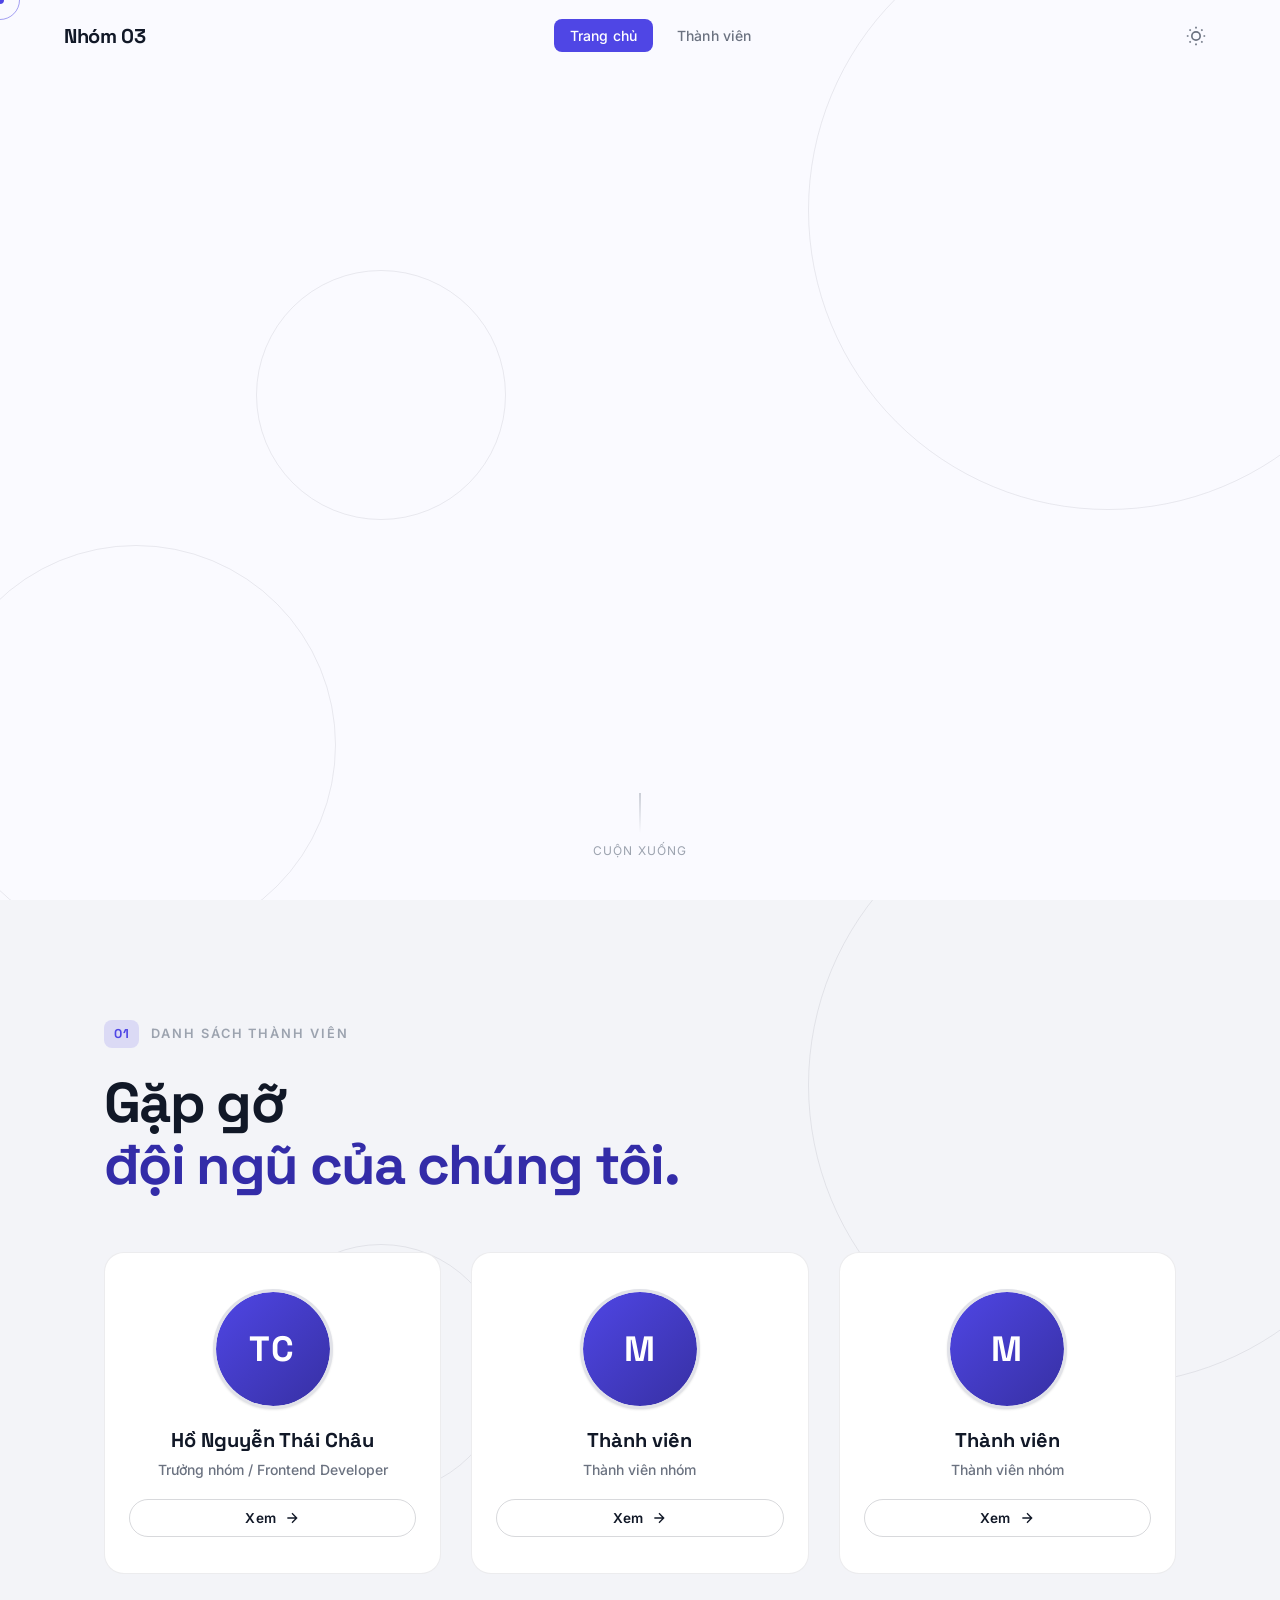
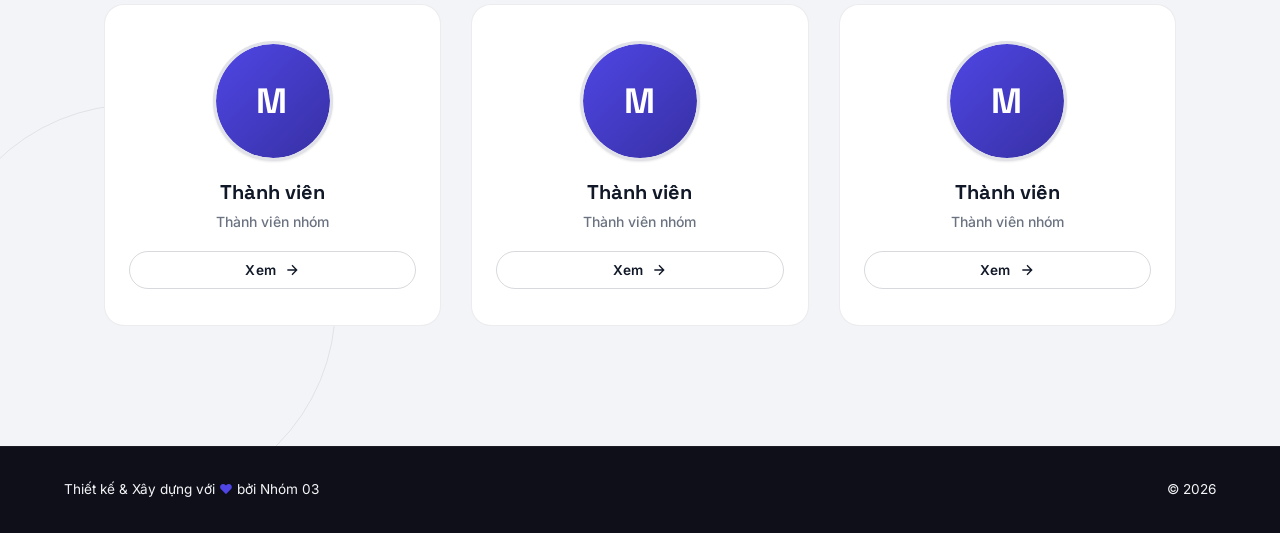
==== commit 0e92c0ee: "Improve portfolio styling and interactions Co-authored-by: Copilot <223556219+Copilot@users.noreply." ====
--- a/index.html
+++ b/index.html
@@ -112,6 +112,11 @@
   <!-- SECTION THÀNH VIÊN -->
   <!-- ============================== -->
   <section class="section members-section" id="members">
+    <div class="members-bg-shapes" aria-hidden="true">
+      <div class="hero-shape shape-1"></div>
+      <div class="hero-shape shape-2"></div>
+      <div class="hero-shape shape-3"></div>
+    </div>
     <div class="section-container">
       <div class="section-label reveal-up">
         <span class="section-number">01</span>
--- a/css/base.css
+++ b/css/base.css
@@ -1,83 +1,118 @@
 /* ============================================================
-   ðŸŽ¨ BASE STYLESHEET â€” PORTFOLIO NHÃ“M 03
+   🎨 BASE STYLESHEET — PORTFOLIO NHÓM 03
    ============================================================
-   Má»¥c Ä‘Ã­ch: Biáº¿n CSS toÃ n cá»¥c, reset cÆ¡ báº£n, dark mode,
-   preloader, custom cursor, typography & hiá»‡u á»©ng dÃ¹ng chung.
-   AI ÄÆ¯á»¢C Sá»¬A â€“ Chá»‰ ngÆ°á»i phá»¥ trÃ¡ch khung sá»­a.
-   ============================================================ */
-
-/* ============================================================
-   BIáº¾N CSS (CSS VARIABLES) â€” KÃ½ hiá»‡u thiáº¿t káº¿
+   Mục đích: Biến CSS toàn cục, reset cơ bản, dark mode,
+   preloader, custom cursor, typography & hiệu ứng dùng chung.
+   ============================================================ */
+
+/* ============================================================
+   BIẾN CSS (CSS VARIABLES) — Ký hiệu thiết kế
    ============================================================ */
 :root {
-  /* MÃ u sáº¯c (Colors) â€” Giao diá»‡n SÃ¡ng (Light Theme) */
-  --bg-primary: #fafafa;
-  --bg-secondary: #f0f0f0;
+  /* Màu sắc (Colors) — Giao diện Sáng (Light Theme) */
+  --bg-primary: #FAFAFF;
+  --bg-secondary: #F3F4F8;
   --bg-card: #ffffff;
-  --bg-dark-section: #0a0a0a;
-  --text-primary: #0a0a0a;
-  --text-secondary: #555555;
-  --text-muted: #999999;
-  --text-on-dark: #fafafa;
-  --border-color: rgba(10, 10, 10, 0.08);
-  --border-hover: rgba(10, 10, 10, 0.15);
-
-  /* Accent â€” Cáº­p nháº­t Ä‘á»™ng tá»« data.js */
-  --accent: #c8ff00;
-  --accent-dark: #a8d900;
-  --accent-glow: rgba(200, 255, 0, 0.15);
-  --accent-text: #0a0a0a;
-
-  /* Kiá»ƒu chá»¯ (Typography) */
+  --bg-dark-section: #0F0F1A;
+  --text-primary: #111827;
+  --text-secondary: #6B7280;
+  --text-muted: #9CA3AF;
+  --text-on-dark: #F3F4F6;
+  --border-color: rgba(17, 24, 39, 0.08);
+  --border-hover: rgba(17, 24, 39, 0.16);
+
+  /* Accent — Bảng màu Indigo */
+  --accent: #4F46E5;
+  --accent-dark: #3730A3;
+  --accent-glow: rgba(79, 70, 229, 0.18);
+  --accent-text: #FFFFFF;
+
+  /* Gradient cho chữ "03" */
+  --gradient-03: linear-gradient(135deg, #4F46E5 0%, #7C3AED 100%);
+
+  /* Thanh điều hướng mờ */
+  --navbar-bg: rgba(250, 250, 255, 0.85);
+  --overlay-bg: rgba(0, 0, 0, 0.65);
+  --overlay-bg-strong: rgba(0, 0, 0, 0.8);
+  --footer-border: rgba(255, 255, 255, 0.05);
+
+  /* Màn hình tải (Preloader) */
+  --preloader-bg: var(--accent);
+  --preloader-text: var(--accent-text);
+  --preloader-bar-bg: rgba(255, 255, 255, 0.25);
+  --preloader-bar-fill: var(--accent-text);
+
+  /* Kiểu chữ (Typography) */
   --font-primary: "Inter", -apple-system, BlinkMacSystemFont, "Segoe UI", sans-serif;
   --font-display: "Space Grotesk", "Inter", sans-serif;
 
-  /* Khoáº£ng cÃ¡ch (Spacing) */
+  /* Khoảng cách (Spacing) */
   --section-padding: 120px 0;
   --container-width: 1200px;
   --container-padding: 0 clamp(20px, 5vw, 80px);
 
-  /* Hiá»‡u á»©ng chuyá»ƒn cáº£nh (Transitions) */
+  /* Hiệu ứng chuyển cảnh (Transitions) */
   --ease-out-expo: cubic-bezier(0.16, 1, 0.3, 1);
   --ease-out-quart: cubic-bezier(0.25, 1, 0.5, 1);
   --transition-fast: 0.2s var(--ease-out-quart);
   --transition-medium: 0.4s var(--ease-out-expo);
   --transition-slow: 0.8s var(--ease-out-expo);
 
-  /* Bo gÃ³c (Border Radius) */
+  /* Bo góc (Border Radius) */
   --radius-sm: 8px;
   --radius-md: 12px;
   --radius-lg: 20px;
   --radius-xl: 28px;
 
-  /* Äá»• bÃ³ng (Shadows) */
+  /* Đổ bóng (Shadows) */
   --shadow-sm: 0 1px 3px rgba(0, 0, 0, 0.04), 0 1px 2px rgba(0, 0, 0, 0.06);
   --shadow-md: 0 4px 16px rgba(0, 0, 0, 0.06), 0 1px 4px rgba(0, 0, 0, 0.04);
   --shadow-lg: 0 12px 40px rgba(0, 0, 0, 0.08), 0 4px 12px rgba(0, 0, 0, 0.04);
   --shadow-xl: 0 20px 60px rgba(0, 0, 0, 0.1), 0 8px 20px rgba(0, 0, 0, 0.06);
 }
 
-/* Giao diá»‡n Tá»‘i (Dark Theme) */
+/* Giao diện Tối (Dark Theme) */
 [data-theme="dark"] {
-  --bg-primary: #0a0a0a;
-  --bg-secondary: #141414;
-  --bg-card: #1a1a1a;
-  --bg-dark-section: #000000;
-  --text-primary: #f0f0f0;
-  --text-secondary: #a0a0a0;
-  --text-muted: #666666;
-  --text-on-dark: #f0f0f0;
+  --bg-primary: #0F0F1A;
+  --bg-secondary: #181828;
+  --bg-card: #1E1E32;
+  --bg-dark-section: #0A0A12;
+  --text-primary: #F3F4F6;
+  --text-secondary: #9CA3AF;
+  --text-muted: #6B7280;
+  --text-on-dark: #F3F4F6;
   --border-color: rgba(255, 255, 255, 0.08);
-  --border-hover: rgba(255, 255, 255, 0.15);
-  --accent-text: #0a0a0a;
-  --shadow-sm: 0 1px 3px rgba(0, 0, 0, 0.2);
-  --shadow-md: 0 4px 16px rgba(0, 0, 0, 0.3);
-  --shadow-lg: 0 12px 40px rgba(0, 0, 0, 0.4);
-  --shadow-xl: 0 20px 60px rgba(0, 0, 0, 0.5);
-}
-
-/* ============================================================
-   RESET VÃ€ STYLE CÆ  Báº¢N (RESET & BASE STYLES)
+  --border-hover: rgba(255, 255, 255, 0.18);
+
+  /* Accent Tối: Sáng hơn một chút (#6366F1) để đủ tương phản trên nền tối */
+  --accent: #6366F1;
+  --accent-dark: #4F46E5;
+  --accent-glow: rgba(99, 102, 241, 0.25);
+  --accent-text: #FFFFFF;
+
+  /* Gradient cho chữ "03" */
+  --gradient-03: linear-gradient(135deg, #4F46E5 0%, #7C3AED 100%);
+
+  /* Thanh điều hướng mờ */
+  --navbar-bg: rgba(15, 15, 26, 0.85);
+  --overlay-bg: rgba(0, 0, 0, 0.65);
+  --overlay-bg-strong: rgba(0, 0, 0, 0.8);
+  --footer-border: rgba(255, 255, 255, 0.05);
+
+  /* Màn hình tải (Preloader) */
+  --preloader-bg: var(--accent);
+  --preloader-text: var(--accent-text);
+  --preloader-bar-bg: rgba(255, 255, 255, 0.25);
+  --preloader-bar-fill: var(--accent-text);
+
+  --shadow-sm: 0 1px 3px rgba(0, 0, 0, 0.3);
+  --shadow-md: 0 4px 16px rgba(0, 0, 0, 0.4);
+  --shadow-lg: 0 12px 40px rgba(0, 0, 0, 0.5);
+  --shadow-xl: 0 20px 60px rgba(0, 0, 0, 0.6);
+}
+
+/* ============================================================
+   RESET VÀ STYLE CƠ BẢN (RESET & BASE STYLES)
    ============================================================ */
 *, *::before, *::after {
   margin: 0;
@@ -129,7 +164,7 @@
 }
 
 /* ============================================================
-   CÃC NÃšT Báº¤M (BUTTONS)
+   CÁC NÚT BẤM (BUTTONS)
    ============================================================ */
 .btn {
   display: inline-flex;
@@ -178,7 +213,7 @@
 }
 
 /* ============================================================
-   MÃ€N HÃŒNH Táº¢I (PRELOADER)
+   MÀN HÌNH TẢI (PRELOADER)
    ============================================================ */
 #preloader {
   position: fixed;
@@ -186,7 +221,7 @@
   left: 0;
   width: 100%;
   height: 100%;
-  background: var(--accent);
+  background: var(--preloader-bg);
   z-index: 10000;
   display: flex;
   flex-direction: column;
@@ -213,19 +248,19 @@
   font-family: var(--font-display);
   font-size: clamp(2rem, 6vw, 4rem);
   font-weight: 800;
-  color: #0a0a0a;
+  color: var(--preloader-text);
   letter-spacing: -0.02em;
   line-height: 1;
 }
 
 .preloader-world {
-  opacity: 0.4;
+  opacity: 0.5;
 }
 
 .preloader-bar {
   width: 200px;
   height: 3px;
-  background: rgba(0, 0, 0, 0.15);
+  background: var(--preloader-bar-bg);
   border-radius: 10px;
   overflow: hidden;
 }
@@ -233,7 +268,7 @@
 .preloader-bar-fill {
   height: 100%;
   width: 0%;
-  background: #0a0a0a;
+  background: var(--preloader-bar-fill);
   border-radius: 10px;
   animation: preloaderFill 1.3s var(--ease-out-expo) forwards;
 }
@@ -243,7 +278,7 @@
 }
 
 /* ============================================================
-   CON TRá»Ž CHUá»˜T TÃ™Y CHá»ˆNH (CUSTOM CURSOR - chá»‰ desktop)
+   CON TRỎ CHUỘT TÙY CHỈNH (CUSTOM CURSOR - chỉ desktop)
    ============================================================ */
 .cursor-dot {
   position: fixed;
@@ -257,7 +292,6 @@
   z-index: 9999;
   transform: translate(-50%, -50%);
   transition: width 0.3s, height 0.3s, background 0.3s;
-  mix-blend-mode: difference;
 }
 
 .cursor-ring {
@@ -279,7 +313,6 @@
   width: 48px;
   height: 48px;
   background: var(--accent-glow);
-  mix-blend-mode: normal;
 }
 
 .cursor-ring.hovering {
@@ -292,6 +325,51 @@
   .cursor-dot, .cursor-ring {
     display: none !important;
   }
+}
+
+/* Shared floating background circles */
+.hero-bg-shapes .hero-shape,
+.members-bg-shapes .hero-shape {
+  position: absolute;
+  border-radius: 50%;
+  border: 1px solid var(--border-color);
+  animation: floatShape 20s infinite ease-in-out;
+}
+
+.hero-bg-shapes .shape-1,
+.members-bg-shapes .shape-1 {
+  width: 600px;
+  height: 600px;
+  top: -10%;
+  right: -10%;
+  animation-duration: 25s;
+}
+
+.hero-bg-shapes .shape-2,
+.members-bg-shapes .shape-2 {
+  width: 400px;
+  height: 400px;
+  bottom: -5%;
+  left: -5%;
+  animation-duration: 20s;
+  animation-delay: -5s;
+}
+
+.hero-bg-shapes .shape-3,
+.members-bg-shapes .shape-3 {
+  width: 250px;
+  height: 250px;
+  top: 30%;
+  left: 20%;
+  animation-duration: 15s;
+  animation-delay: -10s;
+}
+
+@keyframes floatShape {
+  0%, 100% { transform: translate(0, 0) rotate(0deg); }
+  25% { transform: translate(30px, -30px) rotate(5deg); }
+  50% { transform: translate(-20px, 20px) rotate(-3deg); }
+  75% { transform: translate(15px, 10px) rotate(2deg); }
 }
 
 /* ============================================================
--- a/css/home.css
+++ b/css/home.css
@@ -1,13 +1,12 @@
 /* ============================================================
-   ðŸŽ¨ HOME PAGE STYLESHEET â€” PORTFOLIO NHÃ“M 03
+   🎨 HOME PAGE STYLESHEET — PORTFOLIO NHÓM 03
    ============================================================
-   Má»¥c Ä‘Ã­ch: Style riÃªng cho trang chá»§ â€” Navbar, Hero Banner,
-   LÆ°á»›i 6 tháº» thÃ nh viÃªn, Modal chi tiáº¿t, Footer & Responsive.
-   AI ÄÆ¯á»¢C Sá»¬A â€“ Chá»‰ ngÆ°á»i phá»¥ trÃ¡ch khung sá»­a.
+   Mục đích: Style riêng cho trang chủ — Navbar, Hero Banner,
+   Lưới 6 thẻ thành viên, Modal chi tiết, Footer & Responsive.
    ============================================================ */
 
 /* ============================================================
-   THANH ÄIá»€U HÆ¯á»šNG (NAVIGATION BAR)
+   THANH ĐIỀU HƯỚNG (NAVIGATION BAR)
    ============================================================ */
 .navbar {
   position: fixed;
@@ -20,14 +19,14 @@
 }
 
 .navbar.scrolled {
-  background: rgba(250, 250, 250, 0.85);
+  background: var(--navbar-bg);
   backdrop-filter: blur(20px);
   -webkit-backdrop-filter: blur(20px);
   border-bottom: 1px solid var(--border-color);
 }
 
 [data-theme="dark"] .navbar.scrolled {
-  background: rgba(10, 10, 10, 0.85);
+  background: var(--navbar-bg);
 }
 
 .nav-container {
@@ -79,7 +78,7 @@
   background: var(--accent);
 }
 
-/* NÃºt chuyá»ƒn giao diá»‡n (Theme Toggle) */
+/* Nút chuyển giao diện (Theme Toggle) */
 .theme-toggle {
   position: relative;
   width: 40px;
@@ -124,7 +123,7 @@
   transform: rotate(0deg) scale(1);
 }
 
-/* NÃºt Hamburger (Mobile Menu) */
+/* Nút Hamburger (Mobile Menu) */
 .hamburger {
   display: none;
   flex-direction: column;
@@ -155,7 +154,7 @@
   transform: translateY(-8px) rotate(-45deg);
 }
 
-/* Lá»›p phá»§ menu thiáº¿t bá»‹ di Ä‘á»™ng */
+/* Lớp phủ menu thiết bị di động */
 .mobile-menu {
   position: fixed;
   top: 0;
@@ -207,7 +206,7 @@
 }
 
 /* ============================================================
-   PHáº¦N BANNER CHÃNH (HERO BANNER)
+   PHẦN BANNER CHÍNH (HERO BANNER)
    ============================================================ */
 .hero {
   position: relative;
@@ -226,44 +225,17 @@
   overflow: hidden;
 }
 
-.hero-shape {
+.members-bg-shapes {
   position: absolute;
-  border-radius: 50%;
-  border: 1px solid var(--border-color);
-  animation: floatShape 20s infinite ease-in-out;
-}
-
-.shape-1 {
-  width: 600px;
-  height: 600px;
-  top: -10%;
-  right: -10%;
-  animation-duration: 25s;
-}
-
-.shape-2 {
-  width: 400px;
-  height: 400px;
-  bottom: -5%;
-  left: -5%;
-  animation-duration: 20s;
-  animation-delay: -5s;
-}
-
-.shape-3 {
-  width: 250px;
-  height: 250px;
-  top: 30%;
-  left: 20%;
-  animation-duration: 15s;
-  animation-delay: -10s;
-}
-
-@keyframes floatShape {
-  0%, 100% { transform: translate(0, 0) rotate(0deg); }
-  25% { transform: translate(30px, -30px) rotate(5deg); }
-  50% { transform: translate(-20px, 20px) rotate(-3deg); }
-  75% { transform: translate(15px, 10px) rotate(2deg); }
+  inset: 0;
+  z-index: 0;
+  pointer-events: none;
+  overflow: hidden;
+}
+
+.members-section .section-container {
+  position: relative;
+  z-index: 1;
 }
 
 .hero-content {
@@ -306,7 +278,11 @@
   letter-spacing: -0.04em;
   line-height: 1;
   margin-bottom: 20px;
-  background: linear-gradient(135deg, var(--text-primary) 40%, var(--accent));
+  color: var(--text-primary);
+}
+
+.hero-name-number {
+  background: var(--gradient-03);
   -webkit-background-clip: text;
   -webkit-text-fill-color: transparent;
   background-clip: text;
@@ -359,7 +335,7 @@
 }
 
 /* ============================================================
-   CÃC STYLE DÃ™NG CHUNG CHO SECTION
+   CÁC STYLE DÙNG CHUNG CHO SECTION
    ============================================================ */
 .section {
   padding: var(--section-padding);
@@ -417,20 +393,20 @@
 }
 
 /* ============================================================
-   SECTION THÃ€NH VIÃŠN & LÆ¯á»šI THáºº (MEMBERS GRID)
+   SECTION THÀNH VIÊN & LƯỚI THẺ (MEMBERS GRID)
    ============================================================ */
 .members-section {
   background: var(--bg-secondary);
 }
 
-/* LÆ°á»›i tháº»: 3 cá»™t desktop */
+/* Lưới thẻ: 3 cột desktop */
 .members-grid {
   display: grid;
   grid-template-columns: repeat(3, 1fr);
   gap: 30px;
 }
 
-/* Tháº» tá»«ng thÃ nh viÃªn */
+/* Thẻ từng thành viên */
 .member-card {
   position: relative;
   background: var(--bg-card);
@@ -448,7 +424,7 @@
   overflow: hidden;
 }
 
-/* Dáº£i accent trÃªn Ä‘áº§u tháº» khi hover */
+/* Dải accent trên đầu thẻ khi hover */
 .member-card::before {
   content: "";
   position: absolute;
@@ -462,7 +438,7 @@
   transition: transform var(--transition-medium);
 }
 
-/* Hiá»‡u á»©ng hover: ná»•i lÃªn, Ä‘á»• bÃ³ng */
+/* Hiệu ứng hover: nổi lên, đổ bóng */
 .member-card:hover {
   transform: translateY(-8px);
   box-shadow: var(--shadow-xl);
@@ -473,7 +449,7 @@
   transform: scaleX(1);
 }
 
-/* Khung áº£nh Ä‘áº¡i diá»‡n trÃ²n, tá»‰ lá»‡ 1:1 */
+/* Khung ảnh đại diện tròn, tỉ lệ 1:1 */
 .member-avatar-wrapper {
   width: 120px;
   height: 120px;
@@ -502,7 +478,7 @@
   display: block;
 }
 
-/* Avatar placeholder khi chÆ°a cÃ³ áº£nh hoáº·c áº£nh lá»—i */
+/* Avatar placeholder khi chưa có ảnh hoặc ảnh lỗi */
 .avatar-placeholder {
   width: 100%;
   height: 100%;
@@ -550,7 +526,7 @@
 }
 
 /* ============================================================
-   MODAL DÃ™NG CHUNG CHI TIáº¾T THÃ€NH VIÃŠN
+   MODAL DÙNG CHUNG CHI TIẾT THÀNH VIÊN
    ============================================================ */
 .modal-overlay {
   position: fixed;
@@ -572,20 +548,20 @@
   pointer-events: auto;
 }
 
-/* Ná»n má» */
+/* Nền mờ */
 .modal-backdrop {
   position: absolute;
   inset: 0;
-  background: rgba(0, 0, 0, 0.65);
+  background: var(--overlay-bg);
   backdrop-filter: blur(8px);
   -webkit-backdrop-filter: blur(8px);
 }
 
 [data-theme="dark"] .modal-backdrop {
-  background: rgba(0, 0, 0, 0.8);
-}
-
-/* Khung modal: Bo gÃ³c, Ä‘á»• bÃ³ng, cuá»™n ná»™i dung */
+  background: var(--overlay-bg-strong);
+}
+
+/* Khung modal: Bo góc, đổ bóng, cuộn nội dung */
 .modal-container {
   position: relative;
   z-index: 1;
@@ -607,7 +583,7 @@
   transform: scale(1) translateY(0);
 }
 
-/* NÃºt X á»Ÿ gÃ³c trÃªn bÃªn pháº£i */
+/* Nút X ở góc trên bên phải */
 .modal-close-btn {
   position: absolute;
   top: 18px;
@@ -633,7 +609,7 @@
   transform: rotate(90deg);
 }
 
-/* Cuá»™n Ä‘Æ°á»£c náº¿u ná»™i dung dÃ i */
+/* Cuộn được nếu nội dung dài */
 .modal-content-scroll {
   padding: 36px 32px 32px;
   overflow-y: auto;
@@ -750,7 +726,7 @@
   line-height: 1.6;
 }
 
-/* Ká»¹ nÄƒng dáº¡ng tháº» nhá» */
+/* Kỹ năng dạng thẻ nhỏ */
 .modal-skills-list {
   display: flex;
   flex-wrap: wrap;
@@ -772,7 +748,7 @@
   border-color: var(--accent);
 }
 
-/* LiÃªn káº¿t máº¡ng xÃ£ há»™i */
+/* Liên kết mạng xã hội */
 .modal-socials-list {
   display: flex;
   flex-wrap: wrap;
@@ -816,11 +792,11 @@
 }
 
 /* ============================================================
-   CHÃ‚N TRANG (FOOTER)
+   CHÂN TRANG (FOOTER)
    ============================================================ */
 .footer {
   background: var(--bg-dark-section);
-  border-top: 1px solid rgba(255, 255, 255, 0.05);
+  border-top: 1px solid var(--footer-border);
   padding: 32px clamp(20px, 5vw, 80px);
 }
 
@@ -834,7 +810,7 @@
 
 .footer-text {
   font-size: 0.85rem;
-  color: #a0a0a0;
+  color: var(--text-on-dark);
 }
 
 .footer-heart {
@@ -843,14 +819,14 @@
 
 .footer-year {
   font-size: 0.85rem;
-  color: #a0a0a0;
+  color: var(--text-on-dark);
 }
 
 /* ============================================================
-   THIáº¾T Káº¾ ÄÃP á»¨NG (RESPONSIVE DESIGN)
-   - Desktop (> 992px): 3 cá»™t
-   - Tablet (601px - 992px): 3 cá»™t
-   - Mobile (<= 600px): 2 cá»™t
+   THIẾT KẾ ĐÁP ỨNG (RESPONSIVE DESIGN)
+   - Desktop (> 992px): 3 cột
+   - Tablet (601px - 992px): 3 cột
+   - Mobile (<= 600px): 2 cột
    ============================================================ */
 @media (max-width: 992px) {
   .nav-links {
@@ -861,7 +837,7 @@
     display: flex;
   }
 
-  /* Tablet váº«n 3 cá»™t */
+  /* Tablet vẫn 3 cột */
   .members-grid {
     grid-template-columns: repeat(3, 1fr);
     gap: 20px;
@@ -887,7 +863,7 @@
 }
 
 @media (max-width: 768px) {
-  /* Mobile: 2 cá»™t theo yÃªu cáº§u */
+  /* Mobile: 2 cột theo yêu cầu */
   .members-grid {
     grid-template-columns: repeat(2, 1fr);
     gap: 16px;
@@ -956,7 +932,7 @@
 }
 
 @media (max-width: 440px) {
-  /* Mobile nhá»: váº«n giá»¯ 2 cá»™t, tinh chá»‰nh khoáº£ng cÃ¡ch gá»n gÃ ng */
+  /* Mobile nhỏ: vẫn giữ 2 cột, tinh chỉnh khoảng cách gọn gàng */
   .members-grid {
     grid-template-columns: repeat(2, 1fr);
     gap: 12px;
